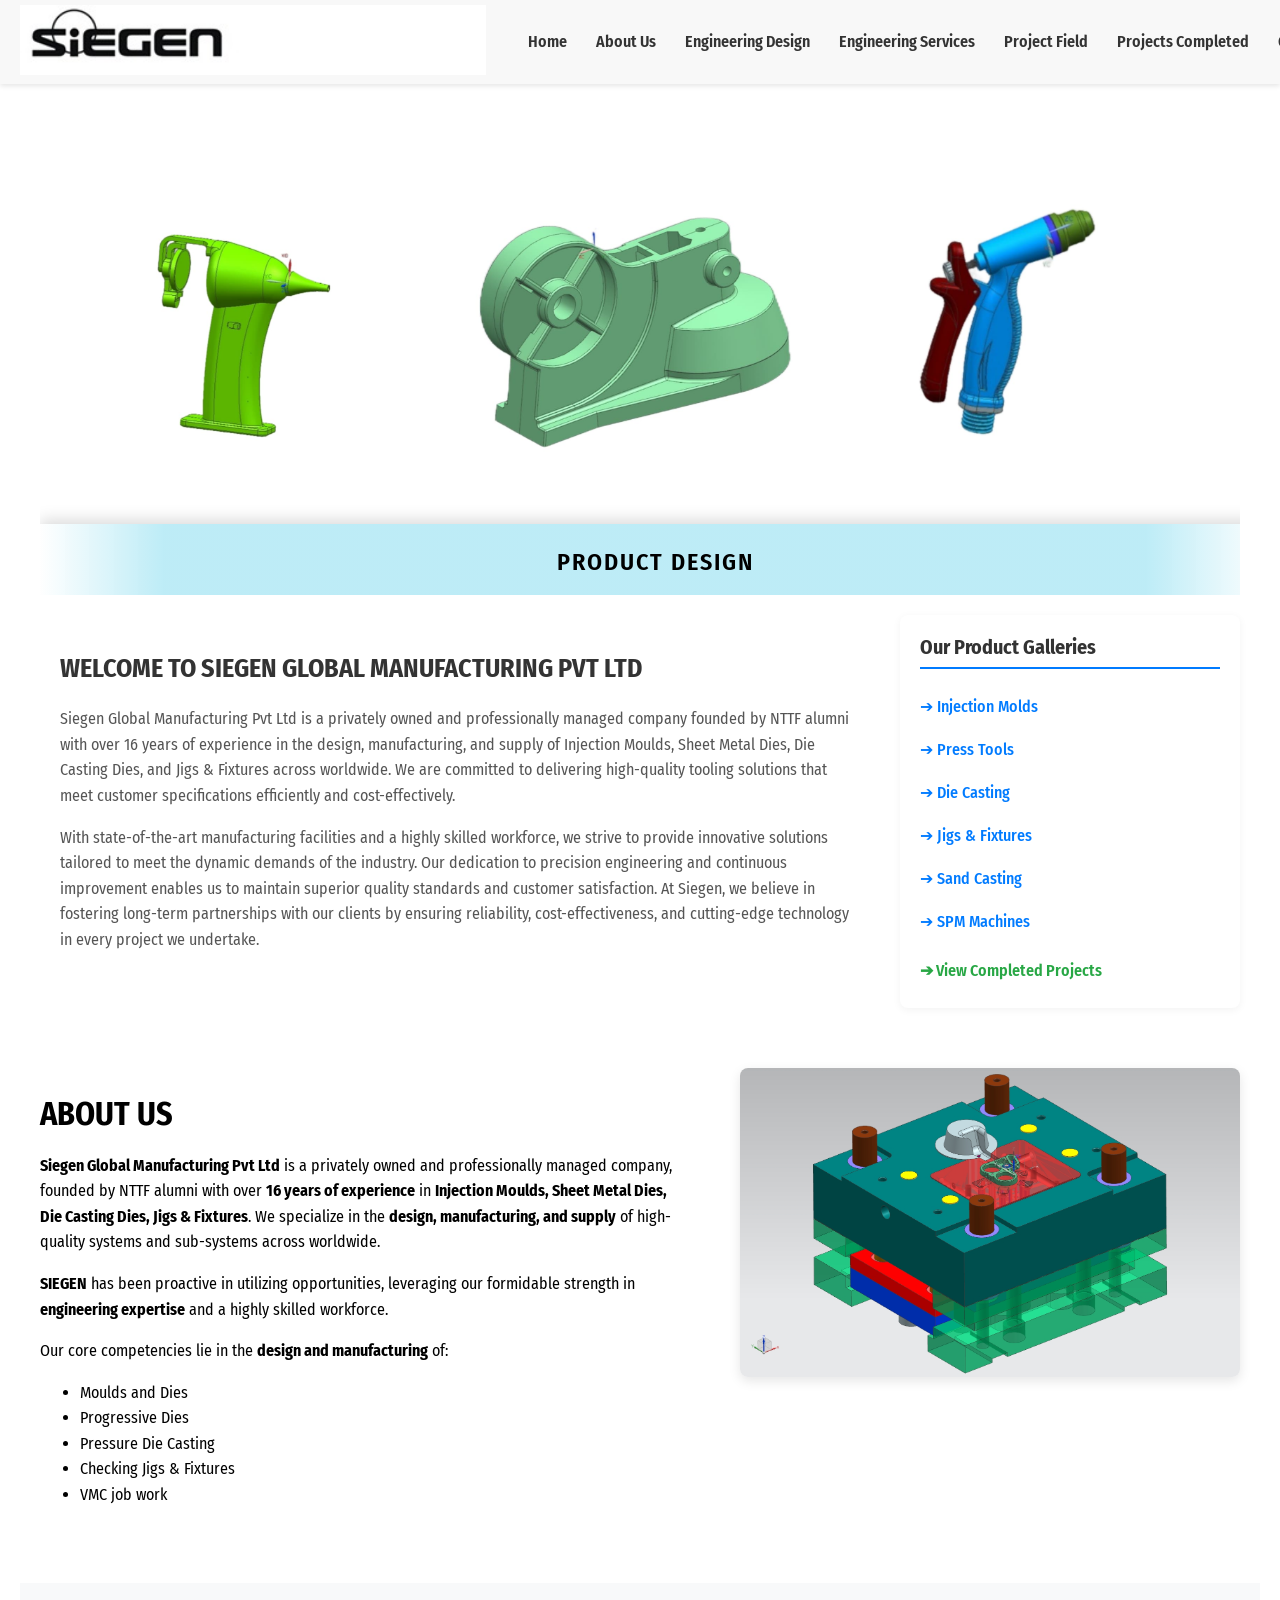
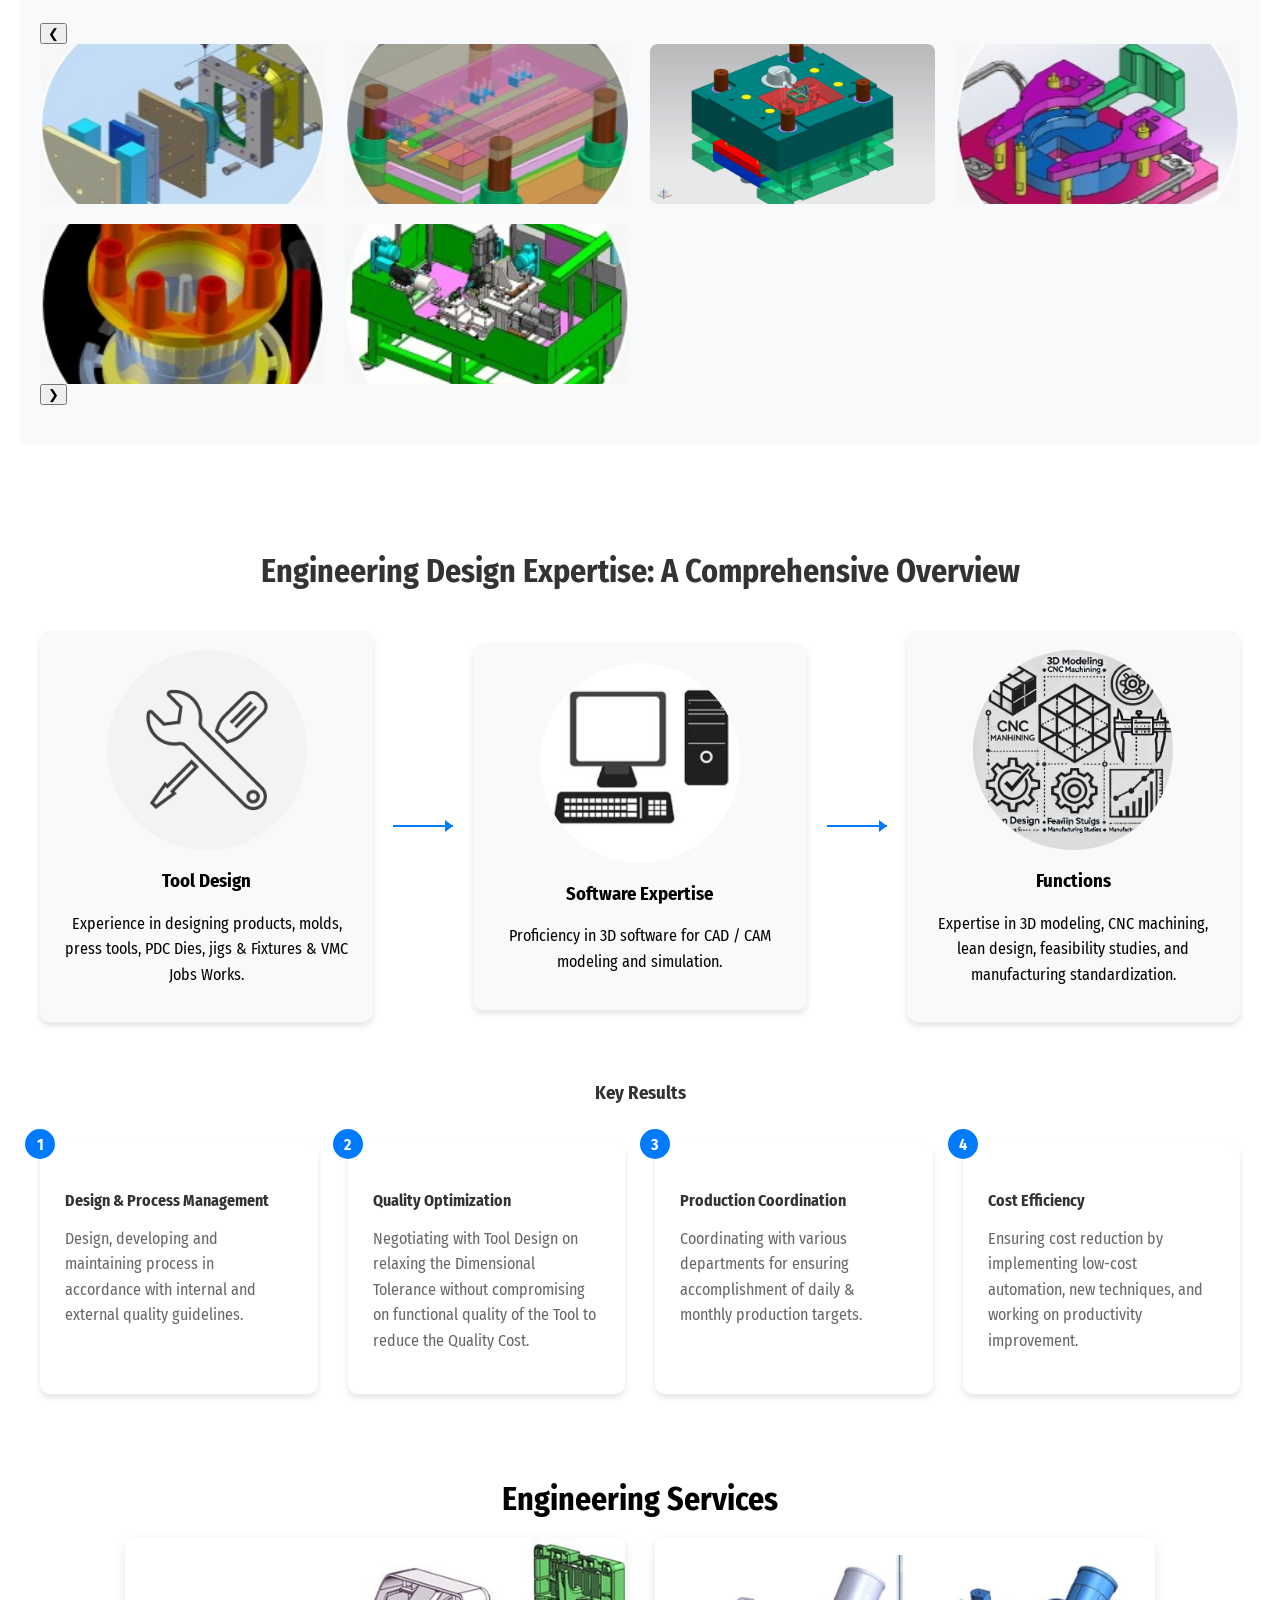
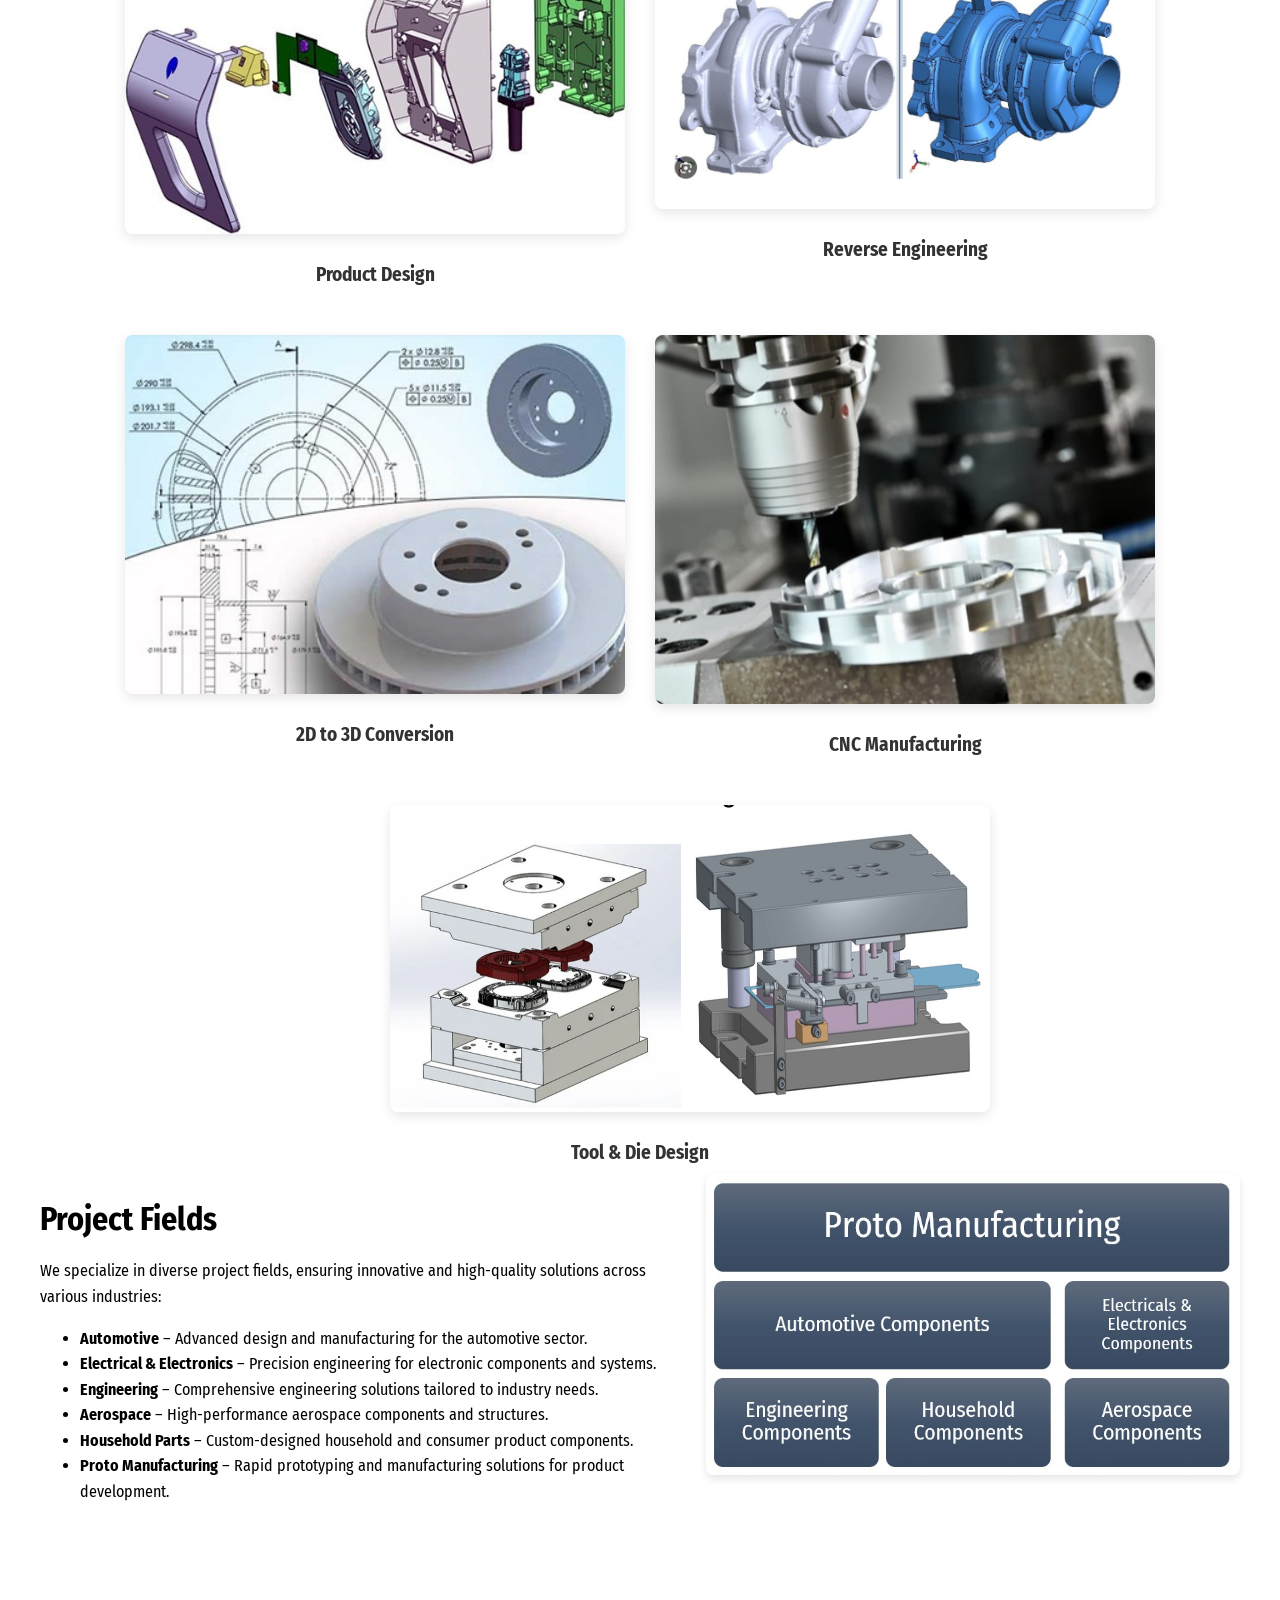
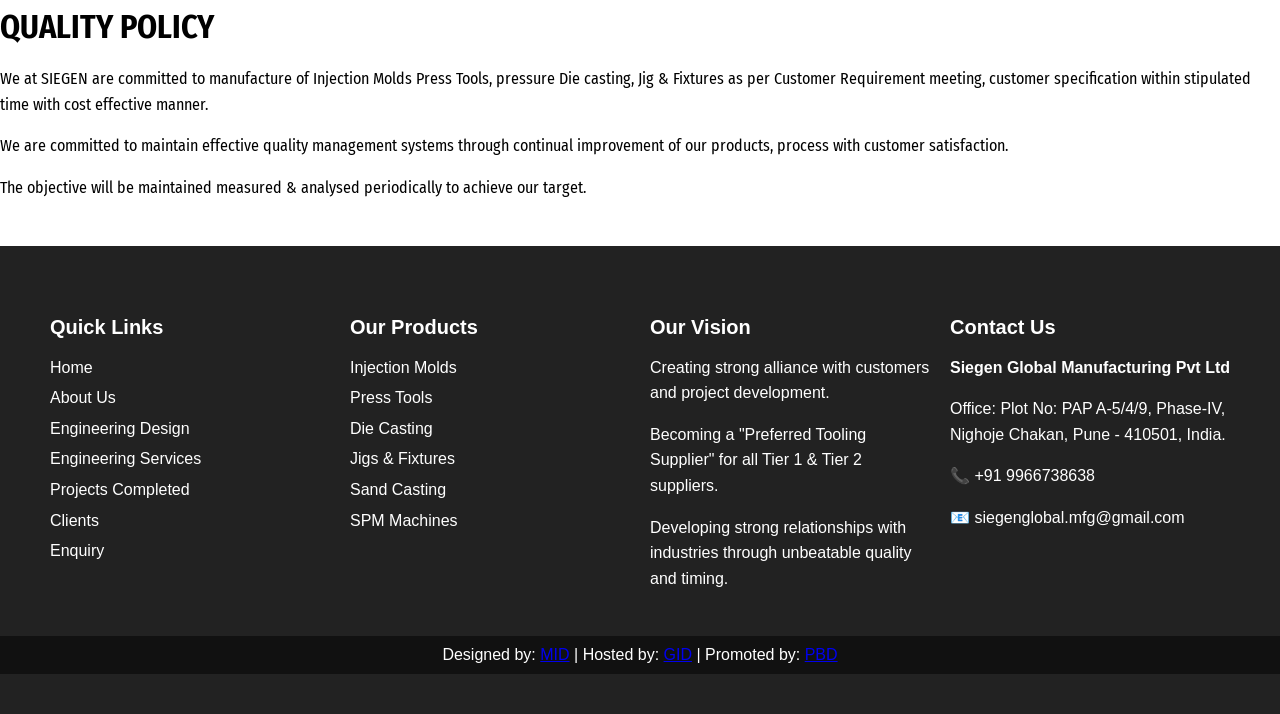
==== index.html @ 93d1257c "Refactor project structure: organize assets into subdirectories, rename images descriptively, and in" ====
<!DOCTYPE html>
<html lang="en">
<head>
    <meta charset="UTF-8">
    <meta name="viewport" content="width=device-width, initial-scale=1.0">
    <title>Siegen Global Manufacturing Pvt Ltd | Precision Engineering & Tooling Solutions</title>
    <meta name="description" content="Siegen Global Manufacturing Pvt Ltd specializes in the design, manufacturing, and supply of Injection Moulds, Sheet Metal Dies, Die Casting Dies, and Jigs & Fixtures in Pune, India.">
    <meta name="keywords" content="Siegen Global Manufacturing, Injection Moulds, Sheet Metal Dies, Press Tools, Die Casting Dies, Jigs and Fixtures, CNC Machining, Tool and Die Design, Pune, India">
    <meta name="author" content="Siegen Global Manufacturing Pvt Ltd">
    <link rel="stylesheet" href="assets/css/styles.css">
    <script defer src="assets/js/script.js"></script>
</head>
<body>
    <header>
        <div class="logo">
            <a href="#home"><img src="assets/images/logo/logo.jpeg" alt="Siegen Global Manufacturing Logo"></a>
        </div>
        <button class="mobile-menu-btn" aria-label="Toggle navigation">☰</button>
        <nav>
            <ul>
                <li><a href="#home">Home</a></li>
                <li><a href="#about">About Us</a></li>
                <li><a href="#engineering-design">Engineering Design</a></li>
                <li><a href="#engineering-services">Engineering Services</a></li>
                <li><a href="#project-field">Project Field</a></li>
                <li><a href="projects.html">Projects Completed</a></li>
                <li><a href="#clients">Clients</a></li>
                <li><a href="#enquiry">Enquiry</a></li>
            </ul>
        </nav>
    </header>

    <section id="home" class="slideshow-container">
        <div class="slide fade">
            <img src="assets/images/slideshow/slide-1-product-design.jpeg" alt="Precision Product Design">
            <div class="slide-text">Product Design</div>
        </div>
        <div class="slide fade">
            <img src="assets/images/slideshow/slide-2-injection-molds.jpeg" alt="High Quality Injection Moulds">
            <div class="slide-text">Injection Moulds</div>
        </div>
        <div class="slide fade">
            <img src="assets/images/slideshow/slide-3-press-tools.jpeg" alt="Custom Press Tools Manufacturing">
            <div class="slide-text">Press Tools</div>
        </div>
        <div class="slide fade">
            <img src="assets/images/slideshow/slide-4-press-tools.jpeg" alt="Sheet Metal Dies and Press Tools">
            <div class="slide-text">Press Tools</div>
        </div>
        <div class="slide fade">
            <img src="assets/images/slideshow/slide-5-press-tools.jpeg" alt="Industrial Press Tooling">
            <div class="slide-text">Press Tools</div>
        </div>
        <div class="slide fade">
            <img src="assets/images/slideshow/slide-6-die-casting.jpeg" alt="Pressure Die Casting Dies">
            <div class="slide-text">Die Casting Dies</div>
        </div>
        <div class="slide fade">
            <img src="assets/images/slideshow/slide-7-jigs-fixtures.jpeg" alt="Precision Jigs and Fixtures">
            <div class="slide-text">Jigs & Fixtures</div>
        </div>
        <div class="slide fade">
            <img src="assets/images/slideshow/slide-8-machined-components.jpeg" alt="Precision Machined Components">
            <div class="slide-text">Machined Components</div>
        </div>
    </section>

    <div class="container" style="display: flex; justify-content: space-around; align-items: flex-start; padding: 20px; max-width: 1200px; margin: 0 auto; flex-wrap: wrap;">
        <div class="content" style="flex: 1 1 500px; padding: 20px;">
            <h1 style="color: #333; font-size: 26px; line-height: 1.3;">WELCOME TO SIEGEN GLOBAL MANUFACTURING PVT LTD</h1>
            <p style="color: #555; font-size: 16px; line-height: 1.6;">
                Siegen Global Manufacturing Pvt Ltd is a privately owned and professionally managed company 
                founded by NTTF alumni with over 16 years of experience in the design, manufacturing, and 
                supply of Injection Moulds, Sheet Metal Dies, Die Casting Dies, and Jigs & Fixtures across worldwide. 
                We are committed to delivering high-quality tooling solutions that meet customer specifications 
                efficiently and cost-effectively.
            </p>
            <p style="color: #555; font-size: 16px; line-height: 1.6;">
                With state-of-the-art manufacturing facilities and a highly skilled workforce, we strive to provide 
                innovative solutions tailored to meet the dynamic demands of the industry. Our dedication to 
                precision engineering and continuous improvement enables us to maintain superior quality 
                standards and customer satisfaction. At Siegen, we believe in fostering long-term partnerships 
                with our clients by ensuring reliability, cost-effectiveness, and cutting-edge technology in every 
                project we undertake.
            </p>
        </div>
        <div class="projects" style="flex: 0 1 300px; padding: 20px; background: #fff; border-radius: 8px; box-shadow: 0 2px 8px rgba(0,0,0,0.05);">
            <h2 style="color: #333; font-size: 20px; border-bottom: 2px solid #007bff; padding-bottom: 8px; margin-top: 0;">Our Product Galleries</h2>
            <div style="display: flex; flex-direction: column; gap: 8px;">
                <a href="injection-molds.html" style="color: #007bff; text-decoration: none; font-size: 16px; font-weight: 500;">➔ Injection Molds</a>
                <a href="press-tools.html" style="color: #007bff; text-decoration: none; font-size: 16px; font-weight: 500;">➔ Press Tools</a>
                <a href="die-casting.html" style="color: #007bff; text-decoration: none; font-size: 16px; font-weight: 500;">➔ Die Casting</a>
                <a href="jigs-and-fixtures.html" style="color: #007bff; text-decoration: none; font-size: 16px; font-weight: 500;">➔ Jigs & Fixtures</a>
                <a href="sand-casting.html" style="color: #007bff; text-decoration: none; font-size: 16px; font-weight: 500;">➔ Sand Casting</a>
                <a href="spm-machines.html" style="color: #007bff; text-decoration: none; font-size: 16px; font-weight: 500;">➔ SPM Machines</a>
                <a href="projects.html" style="color: #28a745; text-decoration: none; font-size: 16px; font-weight: 600; margin-top: 6px;">➔ View Completed Projects</a>
            </div>
        </div>
    </div>

    <section id="about" class="about-container">
        <div class="about-text">
            <h2>ABOUT US</h2>
            <p>
                <strong>Siegen Global Manufacturing Pvt Ltd</strong> is a privately owned and professionally managed company, founded by NTTF alumni with over <strong>16 years of experience</strong> in 
                <strong>Injection Moulds, Sheet Metal Dies, Die Casting Dies, Jigs & Fixtures</strong>. 
                We specialize in the <strong>design, manufacturing, and supply</strong> of high-quality systems and sub-systems across worldwide.
            </p>
            <p>
                <strong>SIEGEN</strong> has been proactive in utilizing opportunities, leveraging our formidable strength in <strong>engineering expertise</strong> and a highly skilled workforce. 
            </p>
            <p>
                Our core competencies lie in the <strong>design and manufacturing</strong> of:
            </p>
            <ul>
                <li>Moulds and Dies</li>
                <li>Progressive Dies</li>
                <li>Pressure Die Casting</li>
                <li>Checking Jigs & Fixtures</li>
                <li>VMC job work</li>
            </ul>
        </div>
        <div class="about-image">
            <img src="assets/images/about/about-siegen.jpeg" alt="About Siegen Global Manufacturing">
        </div>
    </section>
    
    <div class="services-container">
        <div class="services-slider">
            <button class="slide-btn left" onclick="slideLeft()" aria-label="Slide left">&#10094;</button>
            <div class="services-wrapper">
                <div class="services">
                    <a href="injection-molds.html" class="service-item">
                        <img src="assets/images/services/thumb-injection-molds.jpeg" alt="Injection Molds Solutions">
                        <div class="overlay">Injection Molds</div>
                    </a>
                    <a href="press-tools.html" class="service-item">
                        <img src="assets/images/services/thumb-press-tools.jpeg" alt="Press Tools Manufacturing">
                        <div class="overlay">Press Tools</div>
                    </a>
                    <a href="die-casting.html" class="service-item">
                        <img src="assets/images/services/thumb-die-casting.jpeg" alt="Die Casting Dies">
                        <div class="overlay">Die Casting</div>
                    </a>
                    <a href="jigs-and-fixtures.html" class="service-item">
                        <img src="assets/images/services/thumb-jigs-fixtures.jpeg" alt="Jigs and Fixtures Tooling">
                        <div class="overlay">Jigs & Fixtures</div>
                    </a>
                    <a href="sand-casting.html" class="service-item">
                        <img src="assets/images/services/thumb-sand-casting.jpeg" alt="Sand Casting Products">
                        <div class="overlay">Sand Casting</div>
                    </a>
                    <a href="spm-machines.html" class="service-item">
                        <img src="assets/images/services/thumb-spm-machines.jpeg" alt="SPM Machines and Automation">
                        <div class="overlay">SPM Machines</div>
                    </a>
                </div>
            </div>
            <button class="slide-btn right" onclick="slideRight()" aria-label="Slide right">&#10095;</button>
        </div>
    </div>

    <section id="engineering-design" class="engineering-design-container">
        <h2>Engineering Design Expertise: A Comprehensive Overview</h2>
        <div class="design-workflow">
            <div class="workflow-item" id="tool-design">
                <div class="workflow-icon">
                    <img src="assets/images/icons/tool-design-icon.jpg" alt="Tool Design Expertise">
                </div>
                <h3>Tool Design</h3>
                <p>Experience in designing products, molds, press tools, PDC Dies, jigs & Fixtures & VMC Jobs Works.</p>
            </div>
            <div class="workflow-arrow"></div>
            <div class="workflow-item" id="software-expertise">
                <div class="workflow-icon">
                    <img src="assets/images/icons/software-icon.jpeg" alt="CAD/CAM Software Expertise">
                </div>
                <h3>Software Expertise</h3>
                <p>Proficiency in 3D software for CAD / CAM modeling and simulation.</p>
            </div>
            <div class="workflow-arrow"></div>
            <div class="workflow-item" id="functions">
                <div class="workflow-icon">
                    <img src="assets/images/icons/functions-icon.webp" alt="Engineering Functions">
                </div>
                <h3>Functions</h3>
                <p>Expertise in 3D modeling, CNC machining, lean design, feasibility studies, and manufacturing standardization.</p>
            </div>
        </div>

        <div class="key-results">
            <h3>Key Results</h3>
            <div class="key-results-grid">
                <div class="key-result-item" data-number="1">
                    <h4>Design & Process Management</h4>
                    <p>Design, developing and maintaining process in accordance with internal and external quality guidelines.</p>
                </div>
                <div class="key-result-item" data-number="2">
                    <h4>Quality Optimization</h4>
                    <p>Negotiating with Tool Design on relaxing the Dimensional Tolerance without compromising on functional quality of the Tool to reduce the Quality Cost.</p>
                </div>
                <div class="key-result-item" data-number="3">
                    <h4>Production Coordination</h4>
                    <p>Coordinating with various departments for ensuring accomplishment of daily & monthly production targets.</p>
                </div>
                <div class="key-result-item" data-number="4">
                    <h4>Cost Efficiency</h4>
                    <p>Ensuring cost reduction by implementing low-cost automation, new techniques, and working on productivity improvement.</p>
                </div>
            </div>
        </div>
    </section>

    <section id="engineering-services" class="engineering-service-container">
        <h2>Engineering Services</h2>
        <div class="service-row">
            <div class="service-item-container">
                <img src="assets/images/services/product-design.jpeg" alt="Product Design Services">
                <h3>Product Design</h3>
            </div>
            <div class="service-item-container">
                <img src="assets/images/services/reverse-engineering.jpeg" alt="Reverse Engineering Services">
                <h3>Reverse Engineering</h3>
            </div>
        </div>
        <div class="service-row">
            <div class="service-item-container">
                <img src="assets/images/services/2d-3d-conversion.jpeg" alt="2D to 3D CAD Conversion">
                <h3>2D to 3D Conversion</h3>
            </div>
            <div class="service-item-container">
                <img src="assets/images/services/cnc-manufacturing.jpeg" alt="CNC Manufacturing & VMC Job Work">
                <h3>CNC Manufacturing</h3>
            </div>
        </div>
        <div class="service-row center">
            <div class="service-item-container">
                <img src="assets/images/services/tool-die-design.jpeg" alt="Tool and Die Design" style="width: 120%; height: 100%;">
                <h3>Tool & Die Design</h3>
            </div>
        </div>
    </section>

    <section id="project-field" class="project-fields-container" style="display: flex; align-items: flex-start; gap: 2rem; padding: 2rem; max-width: 1200px; margin: 0 auto; flex-wrap: wrap;">
        <div class="quality-policy-container" style="flex: 1 1 500px;">
            <h2>Project Fields</h2>
            <p>We specialize in diverse project fields, ensuring innovative and high-quality solutions across various industries:</p>
            <ul>
                <li><strong>Automotive</strong> – Advanced design and manufacturing for the automotive sector.</li>
                <li><strong>Electrical & Electronics</strong> – Precision engineering for electronic components and systems.</li>
                <li><strong>Engineering</strong> – Comprehensive engineering solutions tailored to industry needs.</li>
                <li><strong>Aerospace</strong> – High-performance aerospace components and structures.</li>
                <li><strong>Household Parts</strong> – Custom-designed household and consumer product components.</li>
                <li><strong>Proto Manufacturing</strong> – Rapid prototyping and manufacturing solutions for product development.</li>
            </ul>
        </div>
        <div class="project-fields-image" style="flex: 1 1 400px;">
            <img src="assets/images/services/project-fields.jpeg" alt="Industrial Project Fields" style="width: 100%; height: auto; border-radius: 8px; box-shadow: 0 4px 8px rgba(0,0,0,0.1);">
        </div>
    </section>

    <section class="quality-policy-container">
        <h2>QUALITY POLICY</h2>
        <p>We at SIEGEN are committed to manufacture of Injection Molds Press Tools, pressure Die casting, Jig & Fixtures as per Customer Requirement meeting, customer specification within stipulated time with cost effective manner.</p>
        <p>We are committed to maintain effective quality management systems through continual improvement of our products, process with customer satisfaction.</p>
        <p>The objective will be maintained measured & analysed periodically to achieve our target.</p>
    </section>
         
    <footer>
        <div class="footer-container">
            <div>
                <h3>Quick Links</h3>
                <ul>
                    <li><a href="#home">Home</a></li>
                    <li><a href="#about">About Us</a></li>
                    <li><a href="#engineering-design">Engineering Design</a></li>
                    <li><a href="#engineering-services">Engineering Services</a></li>
                    <li><a href="projects.html">Projects Completed</a></li>
                    <li><a href="#clients">Clients</a></li>
                    <li><a href="#enquiry">Enquiry</a></li>
                </ul>
            </div>
            <div>
                <h3>Our Products</h3>
                <ul>
                    <li><a href="injection-molds.html">Injection Molds</a></li>
                    <li><a href="press-tools.html">Press Tools</a></li>
                    <li><a href="die-casting.html">Die Casting</a></li>
                    <li><a href="jigs-and-fixtures.html">Jigs & Fixtures</a></li>
                    <li><a href="sand-casting.html">Sand Casting</a></li>
                    <li><a href="spm-machines.html">SPM Machines</a></li>
                </ul>
            </div>
            <div>
                <h3>Our Vision</h3>
                <p>Creating strong alliance with customers and project development.</p>
                <p>Becoming a "Preferred Tooling Supplier" for all Tier 1 & Tier 2 suppliers.</p>
                <p>Developing strong relationships with industries through unbeatable quality and timing.</p>
            </div>
            <div>
                <h3>Contact Us</h3>
                <p><strong>Siegen Global Manufacturing Pvt Ltd</strong></p>
                <p>Office: Plot No: PAP A-5/4/9, Phase-IV, Nighoje Chakan, Pune - 410501, India.</p>
                <p>📞 +91 9966738638</p>
                <p>📧 siegenglobal.mfg@gmail.com</p>
            </div>
        </div>
        <div class="footer-bottom">
            Designed by: <a href="#">MID</a> | Hosted by: <a href="#">GID</a> | Promoted by: <a href="#">PBD</a>
        </div>
    </footer>
</body>
</html>
---- assets/css/styles.css ----
@import url('https://fonts.googleapis.com/css2?family=Fira+Sans+Condensed:wght@300;400;500;600;700&display=swap');

body {
    font-family: 'Fira Sans Condensed', Arial, sans-serif;
    margin: 0;
    padding: 0;
}

header {
    display: flex;
    align-items: center;
    justify-content: flex-start;
    background-color: #f8f8f8;
    padding: 5px 20px;
    position: fixed;
    width: 100%;
    top: 0;
    box-shadow: 0 2px 5px rgba(0,0,0,0.1);
    z-index: 1000;
    box-sizing: border-box;
}

.logo {
    flex: 0 0 auto;
    margin-right: 30px;
}

.logo img {
    height: 70px;
    width: auto;
}

nav {
    flex: 1;
}

nav ul {
    list-style: none;
    padding: 0;
    margin: 0;
    display: flex;
    align-items: center;
    gap: 5px;
}

nav ul li {
    margin: 0;
    position: relative;
    white-space: nowrap;
}

nav ul li a {
    text-decoration: none;
    color: #333;
    font-weight: 600;
    padding: 8px 12px;
    border-radius: 4px;
    transition: all 0.3s ease;
    display: block;
}

nav ul li a:hover {
    background-color: #007bff;
    color: white;
}



@keyframes fadeIn {
    from { opacity: 0; transform: translateY(-10px); }
    to { opacity: 1; transform: translateY(0); }
}

/* Slideshow */
.slideshow-container {
    width: 100%;
    height: 50vh;
    margin-top: 85px;
    margin-bottom: 0;
    position: relative;
    overflow: hidden;
    max-width: 1200px;
    margin-left: auto;
    margin-right: auto;
}

.slide {
    width: 100%;
    height: 100%;
    position: relative;
    display: flex;
    flex-direction: column;
    align-items: center;
}

.slide img {
    width: 100%;
    height: 90%;
    object-fit: cover;
    object-position: center;
}

.slide-text {
    position: relative;
    bottom: 0;
    width: 100%;
    background: linear-gradient(90deg, transparent 0%, rgba(255, 255, 255, 0.2) 10%, rgba(255, 255, 255, 0.2) 90%, transparent 100%);
    color: #b9ebca;
    text-align: center;
    padding: 15px;
    font-size: 1.2em;
    font-weight: 600;
    height: 10%;
    display: flex;
    align-items: center;
    justify-content: center;
    text-transform: uppercase;
    letter-spacing: 2px;
    backdrop-filter: blur(5px);
    box-shadow: 0 -4px 15px rgba(0,0,0,0.15);
    transition: all 0.5s ease;
    animation: floatText 2s ease-in-out infinite;
}

@keyframes floatText {
    0% { transform: translateY(0); }
    50% { transform: translateY(-5px); }
    100% { transform: translateY(0); }
}

.slide.active .slide-text {
    opacity: 1;
    transform: translateY(0);
    font-size: 1.5em;
    background: linear-gradient(90deg, transparent 0%, rgba(124, 217, 238, 0.5) 10%, rgba(124, 217, 238, 0.5) 90%, transparent 100%);
    color: rgb(0, 0, 0);
}


/* Common section spacing */
section {
    padding: 30px 0;
    margin: 0;
}

.container {
    display: flex;
    flex-wrap: wrap;
    justify-content: space-between;
    max-width: 1200px;
    margin: 0 auto;
    padding: 20px;
    gap: 30px;
}

.content {
    flex: 1;
    min-width: 280px;
    flex-basis: calc(60% - 15px);
}

.projects {
    flex: 1;
    min-width: 280px;
    flex-basis: calc(40% - 15px);
}

.content h1 {
    font-size: clamp(24px, 4vw, 32px);
    color: #333;
    margin-bottom: 20px;
}

.content p {
    font-size: clamp(14px, 2vw, 16px);
    line-height: 1.6;
    color: #555;
    margin-bottom: 15px;
}

.projects h2 {
    font-size: clamp(20px, 3vw, 24px);
    color: #333;
    margin-bottom: 20px;
}

.projects a {
    display: block;
    color: #007bff;
    text-decoration: none;
    font-size: clamp(14px, 2vw, 16px);
    padding: 8px 0;
    transition: color 0.3s ease;
}

.projects a:hover {
    color: #0056b3;
}

/* About Section */
.about-container {
    display: flex;
    justify-content: space-between;
    align-items: flex-start;
    padding: 40px;
    gap: 40px;
    max-width: 1200px;
    margin: 0 auto;
}

.about-text {
    flex: 1;
    padding-right: 20px;
}

.about-image {
    flex: 1;
    max-width: 500px;
}

.about-image img {
    width: 100%;
    height: auto;
    border-radius: 8px;
    box-shadow: 0 4px 8px rgba(0, 0, 0, 0.1);
}

@media (max-width: 768px) {
    .about-container {
        flex-direction: column;
        padding: 20px;
    }
    
    .about-text {
        padding-right: 0;
    }
    
    .about-image {
        width: 100%;
        margin-top: 20px;
    }
}

.about-text {
    flex: 1;
    min-width: 280px;
    flex-basis: calc(50% - 15px);
}

.about-image {
    flex: 1;
    min-width: 280px;
    flex-basis: calc(50% - 15px);
    height: 100%;
}

.about-image img {
    width: 100%;
    height: 100%;
    object-fit: cover;
    border-radius: 8px;
    box-shadow: 0 4px 12px rgba(0,0,0,0.1);
    max-height: 500px;
}

/* Services Section */
.services-container {
    max-width: 1200px;
    margin: 20px auto;
    padding: 0 20px;
}

.services {
    display: grid;
    grid-template-columns: repeat(auto-fit, minmax(280px, 1fr));
    gap: 20px;
    padding: 0;
}

.service-item {
    aspect-ratio: 16/9;
    width: 100%;
    height: auto;
}

.service-item img {
    width: 100%;
    height: 100%;
    object-fit: cover;
}

/* Software and Engineering Services Sections */
.software-service-container,
.engineering-service-container {
    max-width: 1200px;
    margin: 20px auto;
    padding: 0 20px;
    text-align: center;
}

.service-row {
    display: flex;
    justify-content: center;
    gap: 30px;
    margin-bottom: 30px;
}

.service-row.center {
    justify-content: center;
}

.service-item-container {
    flex: 1;
    max-width: 500px;
    text-align: center;
}

.service-item-container img {
    width: 100%;
    height: auto;
    border-radius: 8px;
    box-shadow: 0 4px 12px rgba(0,0,0,0.1);
    margin-bottom: 15px;
    transition: transform 0.3s ease, box-shadow 0.3s ease;
}

.service-item-container img:hover {
    transform: scale(1.05);
    box-shadow: 0 8px 24px rgba(0,0,0,0.15);
}

.service-item-container h3 {
    color: #333;
    margin-top: 10px;
    font-size: 1.2em;
}

@media (max-width: 768px) {
    .service-row {
        flex-direction: column;
        align-items: center;
    }
    
    .service-item-container {
        width: 100%;
        margin-bottom: 20px;
    }
}

.software-service-text,
.engineering-service-text {
    flex: 1;
    min-width: 280px;
    flex-basis: calc(50% - 15px);
}

.software-service-image,
.engineering-service-image {
    flex: 1;
    min-width: 280px;
    flex-basis: calc(50% - 15px);
    height: 100%;
}

.software-service-image img,
.engineering-service-image img {
    width: 100%;
    height: 100%;
    object-fit: cover;
    border-radius: 8px;
    box-shadow: 0 4px 12px rgba(0,0,0,0.1);
    max-height: 500px;
}

/* Fix for MCAD Design Services hover effects */
.services-container {
    padding: 40px 20px;
    background: #f8f9fa;
}

.service-item {
    position: relative;
    display: block;
    overflow: hidden;
    border-radius: 8px;
    transition: transform 0.3s ease;
}

.service-item img {
    width: 100%;
    height: 100%;
    object-fit: cover;
    transition: transform 0.3s ease;
}

.service-item .overlay {
    position: absolute;
    bottom: 0;
    left: 0;
    right: 0;
    background: rgba(0, 0, 0, 0.7);
    color: white;
    padding: 15px;
    transform: translateY(100%);
    transition: transform 0.3s ease;
    text-align: center;
}

.service-item:hover {
    transform: translateY(-5px);
}

.service-item:hover .overlay {
    transform: translateY(0);
}

.service-item:hover img {
    transform: scale(1.1);
}

/* Engineering Design Expertise Styles */
.engineering-design-container {
    padding: 60px 20px;
    background: #fff;
    max-width: 1200px;
    margin: 0 auto;
}

.engineering-design-container h2 {
    text-align: center;
    margin-bottom: 40px;
    color: #333;
    font-size: 2em;
}

.design-workflow {
    display: flex;
    justify-content: space-between;
    align-items: center;
    margin-bottom: 60px;
    gap: 20px;
}

.workflow-item {
    flex: 1;
    text-align: center;
    padding: 20px;
    background: #f8f9fa;
    border-radius: 10px;
    box-shadow: 0 4px 6px rgba(0, 0, 0, 0.1);
    opacity: 0;
    transform: translateY(20px);
    animation: fadeInUp 0.6s ease forwards;
}

.workflow-icon {
    width: 200px;
    height: 200px;
    border-radius: 50%;
    overflow: hidden;
    margin: 0 auto 20px;
    position: relative;
}

.workflow-icon img {
    width: 100%;
    height: 100%;
    object-fit: cover;
    object-position: center;
}

.workflow-arrow {
    width: 60px;
    height: 2px;
    background: #007bff;
    position: relative;
    flex-shrink: 0;
}

.workflow-arrow::after {
    content: '';
    position: absolute;
    right: 0;
    top: 50%;
    transform: translateY(-50%);
    width: 0;
    height: 0;
    border-left: 8px solid #007bff;
    border-top: 6px solid transparent;
    border-bottom: 6px solid transparent;
}

.workflow-item:nth-child(1) { animation-delay: 0.2s; }
.workflow-item:nth-child(3) { animation-delay: 0.4s; }
.workflow-item:nth-child(5) { animation-delay: 0.6s; }

@keyframes fadeInUp {
    from {
        opacity: 0;
        transform: translateY(20px);
    }
    to {
        opacity: 1;
        transform: translateY(0);
    }
}

/* Key Results Styles */
.key-results {
    margin-top: 60px;
}

.key-results h3 {
    text-align: center;
    margin-bottom: 40px;
    color: #333;
}

.key-results-grid {
    display: grid;
    grid-template-columns: repeat(auto-fit, minmax(250px, 1fr));
    gap: 30px;
}

.key-result-item {
    background: #fff;
    padding: 25px;
    border-radius: 10px;
    box-shadow: 0 4px 6px rgba(0, 0, 0, 0.1);
    position: relative;
    transition: transform 0.3s ease;
}

.key-result-item::before {
    content: attr(data-number);
    position: absolute;
    top: -15px;
    left: -15px;
    width: 30px;
    height: 30px;
    background: #007bff;
    color: white;
    border-radius: 50%;
    display: flex;
    align-items: center;
    justify-content: center;
    font-weight: bold;
}

.key-result-item:hover {
    transform: translateY(-5px);
}

.key-result-item h4 {
    color: #333;
    margin-bottom: 15px;
}

.key-result-item p {
    color: #666;
    line-height: 1.6;
}

/* Responsive Design */
@media (max-width: 768px) {
    .design-workflow {
        flex-direction: column;
    }
    
    .workflow-arrow {
        width: 2px;
        height: 40px;
    }
    
    .workflow-arrow::after {
        right: 50%;
        top: auto;
        bottom: 0;
        transform: translateX(50%) rotate(90deg);
    }
    
    .key-results-grid {
        grid-template-columns: 1fr;
    }
}

/* Text styles */
h2 {
    font-size: clamp(24px, 4vw, 32px);
    margin-bottom: 20px;
}

p, ul {
    font-size: clamp(14px, 2vw, 16px);
    line-height: 1.6;
    margin-bottom: 15px;
}

/* Responsive Design */
@media screen and (max-width: 768px) {
    section {
        padding: 20px 0;
    }

    .about-container,
    .software-service-container,
    .engineering-service-container {
        gap: 20px;
    }

    .about-text,
    .about-image,
    .software-service-text,
    .software-service-image,
    .engineering-service-text,
    .engineering-service-image {
        flex-basis: 100%;
        min-width: 100%;
        padding: 0;
    }

    .about-image img,
    .software-service-image img,
    .engineering-service-image img {
        max-height: 300px;
    }

    .services {
        grid-template-columns: repeat(auto-fit, minmax(250px, 1fr));
    }

    .service-item {
        aspect-ratio: 16/10;
    }

    .container {
        gap: 20px;
    }

    .content,
    .projects {
        flex-basis: 100%;
        min-width: 100%;
    }
}

@media screen and (max-width: 480px) {
    section {
        padding: 15px 0;
    }

    .about-container,
    .software-service-container,
    .engineering-service-container {
        padding: 0 15px;
        gap: 15px;
    }

    .about-image img,
    .software-service-image img,
    .engineering-service-image img {
        max-height: 250px;
    }

    .services {
        grid-template-columns: 1fr;
    }

    .service-item {
        aspect-ratio: 16/9;
    }
}

/* Mobile Menu Button */
.mobile-menu-btn {
    display: none;
    background: none;
    border: none;
    font-size: 24px;
    cursor: pointer;
    padding: 10px;
}

/* Media Queries for Responsive Design */
@media screen and (max-width: 768px) {
    header {
        padding: 5px 10px;
    }

    .logo img {
        height: 50px;
    }

    .mobile-menu-btn {
        display: block;
    }

    nav ul {
        display: none;
        position: absolute;
        top: 80px;
        left: 0;
        width: 100%;
        background: #f8f8f8;
        flex-direction: column;
        padding: 20px 0;
        box-shadow: 0 2px 5px rgba(0,0,0,0.1);
    }

    nav ul.show {
        display: flex;
    }

    nav ul li {
        width: 100%;
        text-align: center;
    }

    .dropdown-menu {
        position: static;
        box-shadow: none;
        width: 100%;
        background: #f0f0f0;
    }

    .container {
        flex-direction: column;
        padding: 10px;
    }

    .content, .projects {
        max-width: 100%;
        padding: 10px;
    }

    .slideshow-container {
        margin-top: 80px;
    }

    .slide img {
        height: 200px;
    }

    .about-container,
    .software-service-container,
    .engineering-service-container {
        flex-direction: column;
        padding: 20px 10px;
    }

    .about-image,
    .software-service-image,
    .engineering-service-image {
        max-width: 100%;
        margin-right: 0;
        margin-bottom: 20px;
    }

    .footer-container {
        flex-direction: column;
        text-align: center;
    }

    .footer-container > div {
        margin-bottom: 20px;
    }
}

/* Additional responsive adjustments for very small screens */
@media screen and (max-width: 480px) {
    body {
        font-size: 14px;
    }

    h1 {
        font-size: 20px !important;
    }

    h2 {
        font-size: 18px !important;
    }

    .logo img {
        height: 40px;
    }
}

footer {
    background-color: #222;
    color: white;
    padding: 40px 0;
    font-family: Arial, sans-serif;
}

footer .footer-container {
    display: flex;
    justify-content: space-around;
    flex-wrap: wrap;
    max-width: 1200px;
    margin: auto;
}

footer .footer-container > div {
    flex: 1;
    min-width: 250px; /* Ensure each section has a minimum width */
    margin: 10px;
}

footer h3 {
    margin-bottom: 10px;
    font-size: 20px;
}

footer ul {
    list-style: none;
    padding: 0;
}

footer ul li {
    margin-bottom: 5px;
}

footer ul li a {
    color: white;
    text-decoration: none;
}

footer .footer-bottom {
    text-align: center;
    padding: 10px;
    background-color: #111;
    margin-top: 20px;
}

.footer-container {
    display: flex;
    justify-content: space-around;
    flex-wrap: wrap;
    max-width: 1200px;
    margin: auto;
}

.footer-container > div {
    flex: 1;
    min-width: 250px;
    margin: 10px;
}

.footer-bottom {
    text-align: center;
    padding: 10px;
    background-color: #111;
    margin-top: 20px;
}

.project-fields-container {
    max-width: 1200px;
    margin: 0 auto;
    padding: 40px 20px;
}

.project-fields-text {
    width: 100%;
    max-width: 1000px;
    margin: 0 auto;
}

.project-fields-text h2 {
    text-align: center;
    margin-bottom: 30px;
}

.project-fields-text ul {
    padding-left: 20px;
    margin: 0 auto;
    max-width: 800px;
}

.project-fields-text p {
    text-align: center;
    margin-bottom: 20px;
}

/* ===================================================
   Gallery & Subpages Styles
   =================================================== */
.gallery-page-header {
    margin-top: 90px;
    padding: 30px 20px 10px;
    text-align: center;
    background: #f8f9fa;
    border-bottom: 1px solid #e9ecef;
}

.gallery-page-header h1 {
    font-size: 2.2rem;
    color: #222;
    margin: 0 0 10px;
}

.gallery-page-header p {
    max-width: 800px;
    margin: 0 auto 15px;
    color: #555;
    font-size: 1.05rem;
    line-height: 1.6;
}

.gallery-nav-bar {
    display: flex;
    justify-content: center;
    flex-wrap: wrap;
    gap: 10px;
    margin: 15px 0 10px;
}

.gallery-nav-bar a {
    display: inline-block;
    padding: 7px 16px;
    background: #fff;
    border: 1px solid #ced4da;
    border-radius: 20px;
    color: #495057;
    text-decoration: none;
    font-size: 0.9rem;
    font-weight: 500;
    transition: all 0.2s ease;
}

.gallery-nav-bar a:hover,
.gallery-nav-bar a.active {
    background: #007bff;
    color: #fff;
    border-color: #007bff;
}

.gallery-section {
    max-width: 1200px;
    margin: 30px auto 60px;
    padding: 0 20px;
}

.gallery {
    display: grid;
    grid-template-columns: repeat(auto-fit, minmax(280px, 1fr));
    gap: 20px;
}

.gallery-card {
    background: #fff;
    border-radius: 8px;
    overflow: hidden;
    box-shadow: 0 4px 10px rgba(0, 0, 0, 0.08);
    transition: transform 0.3s ease, box-shadow 0.3s ease;
    cursor: pointer;
}

.gallery-card:hover {
    transform: translateY(-5px);
    box-shadow: 0 8px 20px rgba(0, 0, 0, 0.15);
}

.gallery-card img {
    width: 100%;
    height: 240px;
    object-fit: cover;
    display: block;
}

.gallery-card .caption {
    padding: 12px 15px;
    font-size: 0.95rem;
    color: #333;
    font-weight: 500;
    text-align: center;
    background: #fff;
}

/* Lightbox Styles */
.lightbox {
    position: fixed;
    top: 0;
    left: 0;
    width: 100%;
    height: 100%;
    background: rgba(0, 0, 0, 0.88);
    display: flex;
    align-items: center;
    justify-content: center;
    opacity: 0;
    visibility: hidden;
    transition: opacity 0.3s ease, visibility 0.3s ease;
    z-index: 2000;
}

.lightbox.show {
    opacity: 1;
    visibility: visible;
}

.lightbox-content {
    position: relative;
    max-width: 90vw;
    max-height: 85vh;
    display: flex;
    flex-direction: column;
    align-items: center;
}

.lightbox img {
    max-width: 90vw;
    max-height: 80vh;
    border-radius: 6px;
    box-shadow: 0 8px 30px rgba(0, 0, 0, 0.5);
    object-fit: contain;
}

.lightbox-caption {
    color: #fff;
    margin-top: 12px;
    font-size: 1.1rem;
    text-align: center;
}

.lightbox .close {
    position: absolute;
    top: 20px;
    right: 25px;
    font-size: 35px;
    color: #fff;
    cursor: pointer;
    background: none;
    border: none;
    z-index: 2010;
    line-height: 1;
    transition: transform 0.2s ease;
}

.lightbox .close:hover {
    transform: scale(1.2);
    color: #ff4757;
}

.lightbox .prev,
.lightbox .next {
    position: absolute;
    top: 50%;
    transform: translateY(-50%);
    background: rgba(255, 255, 255, 0.2);
    color: #fff;
    border: none;
    padding: 14px 18px;
    font-size: 24px;
    cursor: pointer;
    border-radius: 50%;
    transition: background 0.2s ease;
    z-index: 2010;
    user-select: none;
}

.lightbox .prev { left: 25px; }
.lightbox .next { right: 25px; }

.lightbox .prev:hover,
.lightbox .next:hover {
    background: rgba(255, 255, 255, 0.8);
    color: #111;
}
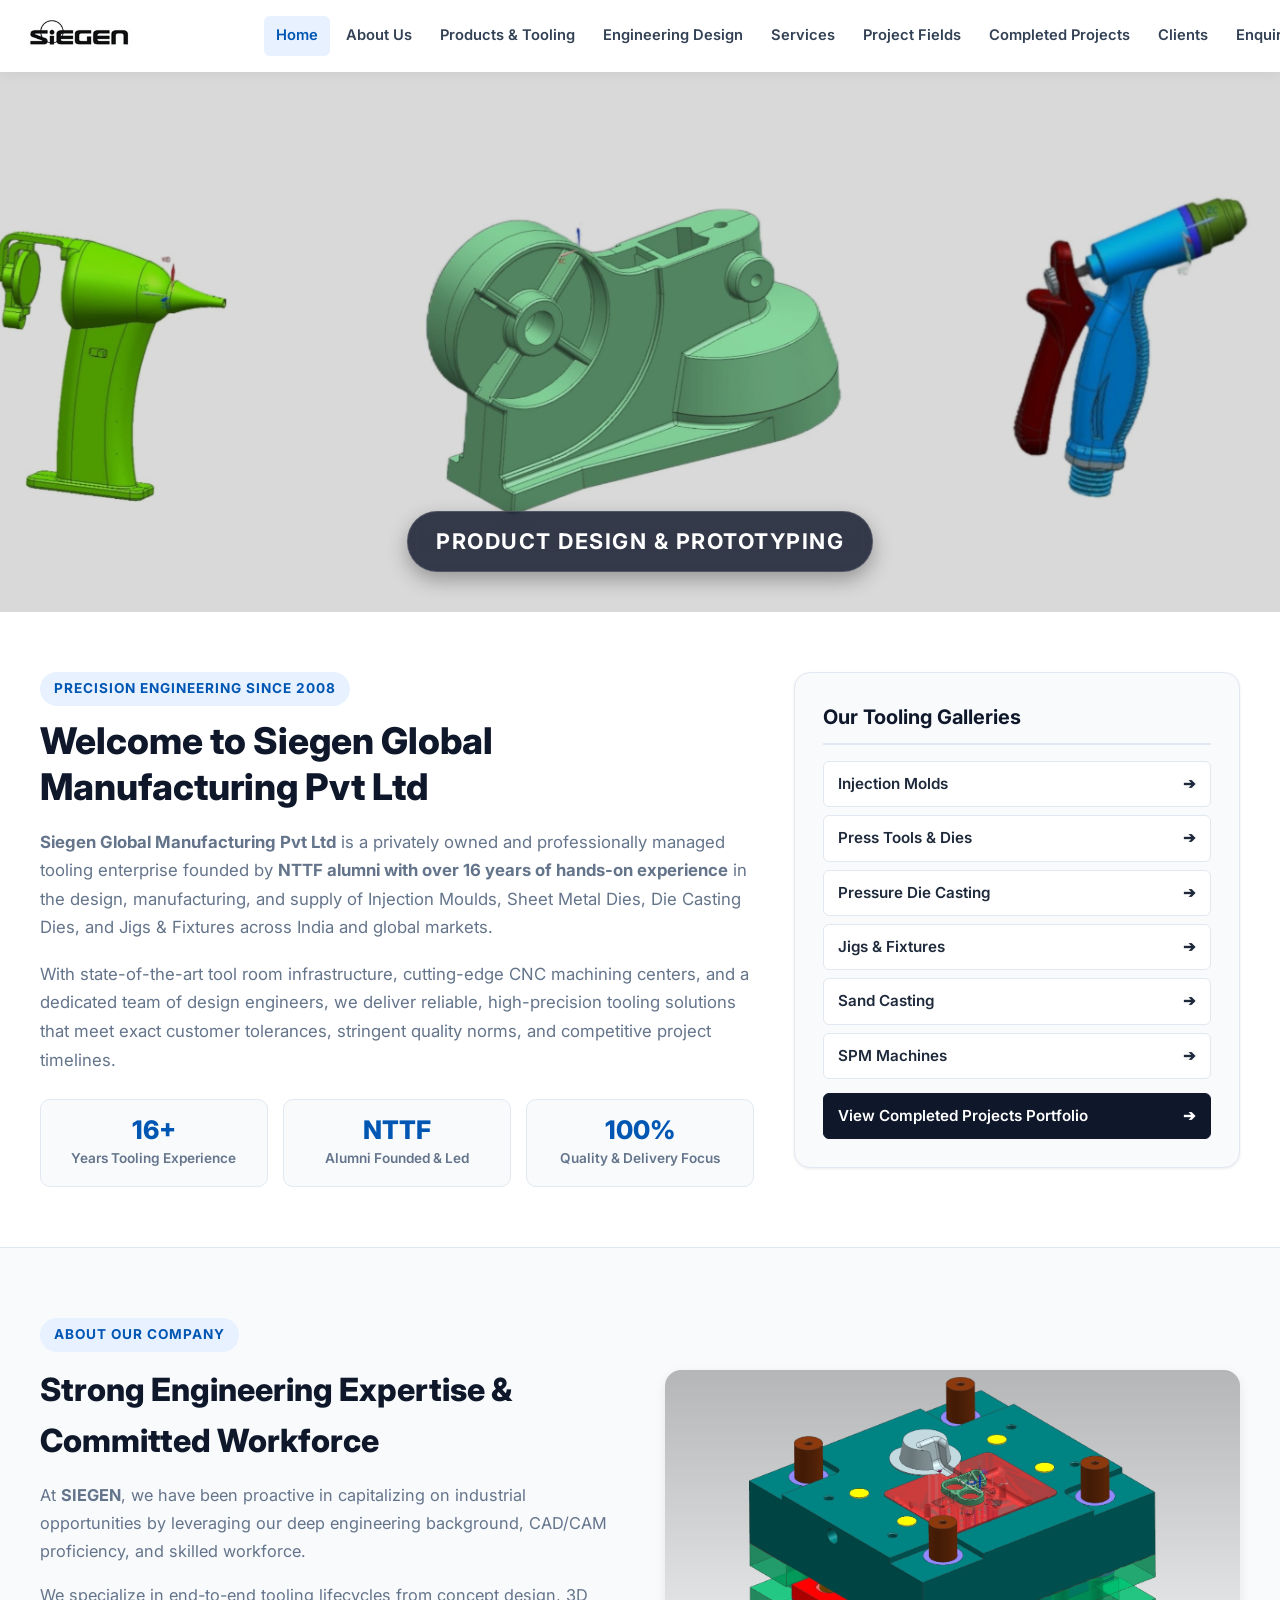
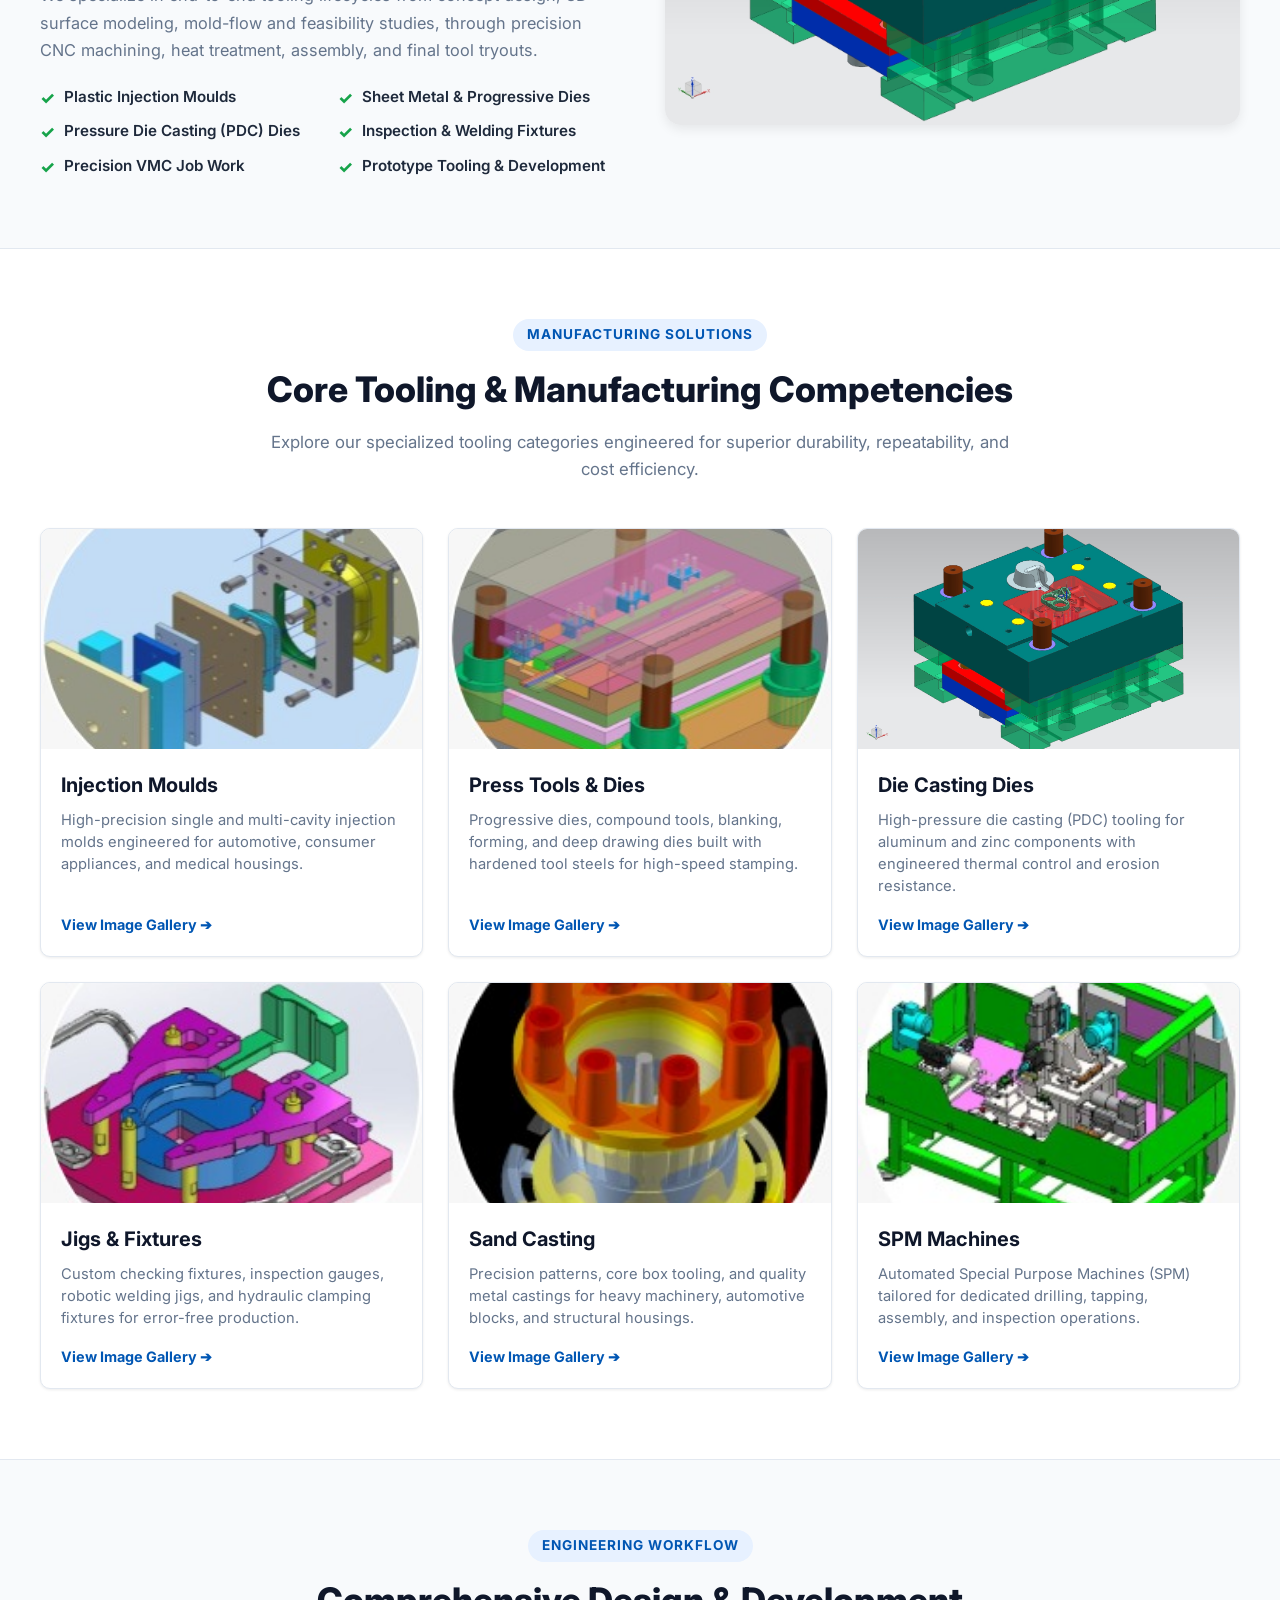
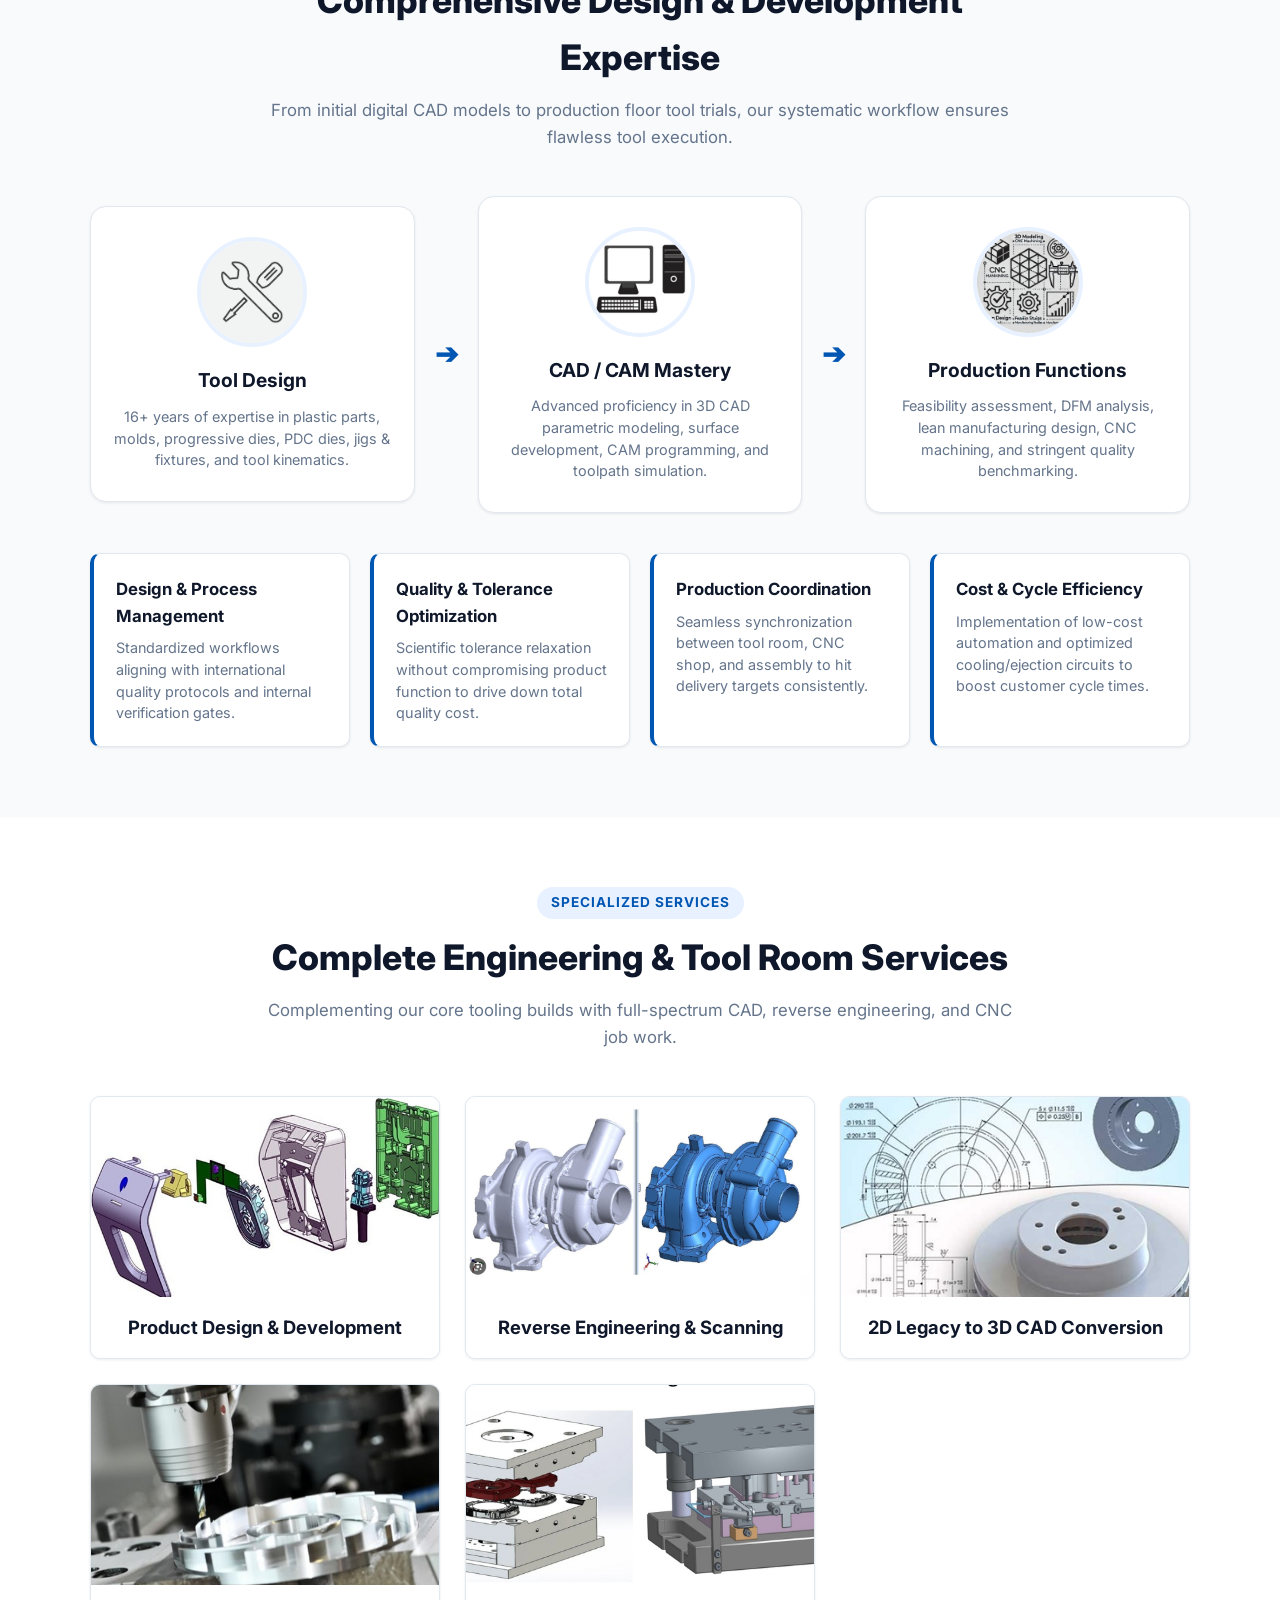
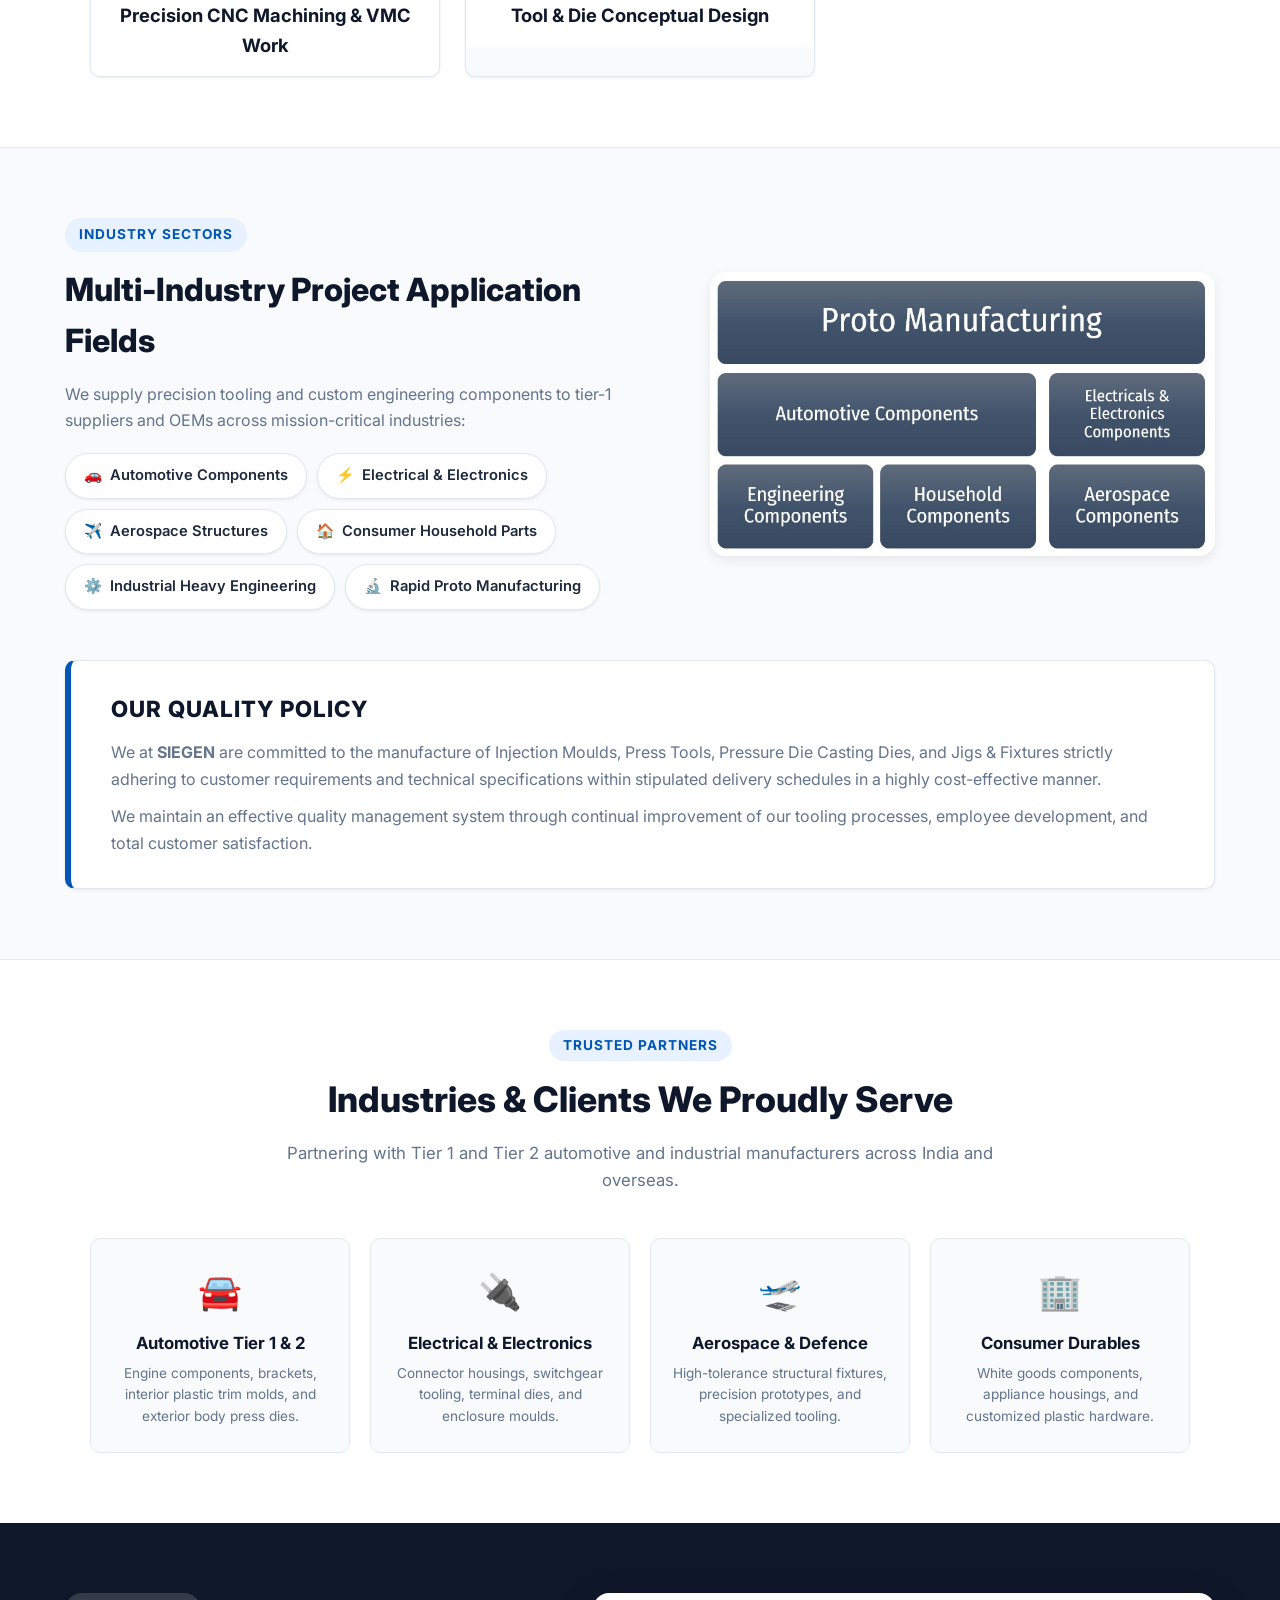
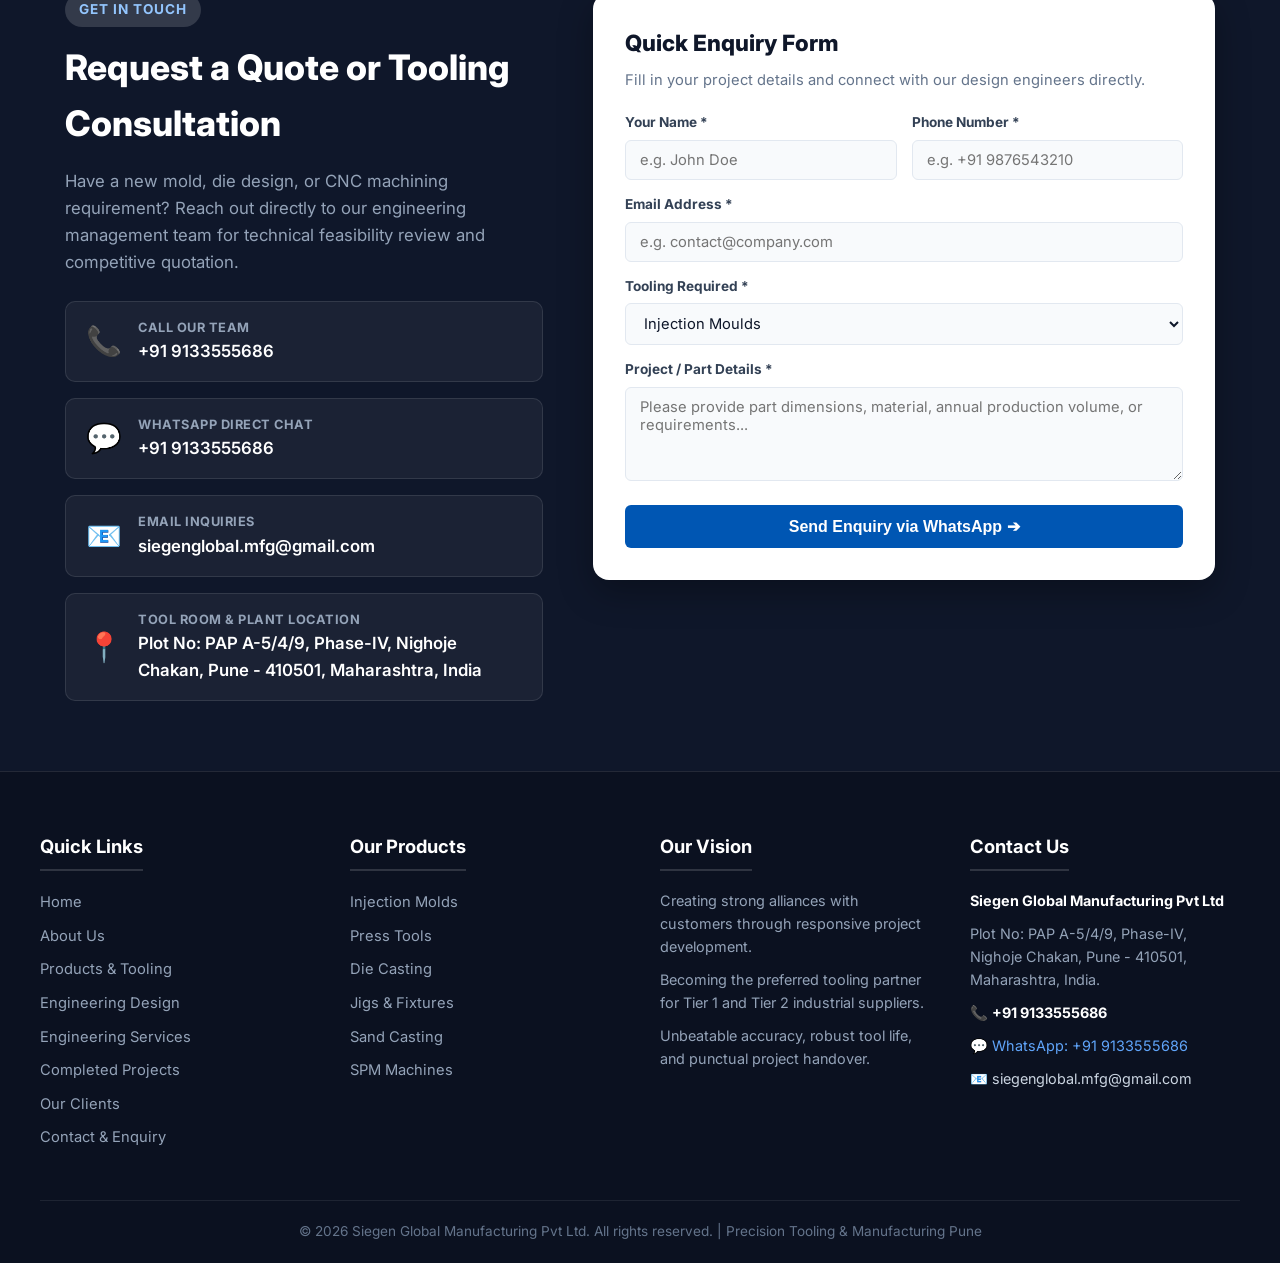
==== commit 0cd376f8: "Revamp UI/UX: fix logo scaling and header fit, add clients and enquiry sections, enhance mobile resp" ====
--- a/index.html
+++ b/index.html
@@ -4,268 +4,482 @@
     <meta charset="UTF-8">
     <meta name="viewport" content="width=device-width, initial-scale=1.0">
     <title>Siegen Global Manufacturing Pvt Ltd | Precision Engineering & Tooling Solutions</title>
-    <meta name="description" content="Siegen Global Manufacturing Pvt Ltd specializes in the design, manufacturing, and supply of Injection Moulds, Sheet Metal Dies, Die Casting Dies, and Jigs & Fixtures in Pune, India.">
+    <meta name="description" content="Siegen Global Manufacturing Pvt Ltd specializes in the design, manufacturing, and supply of Injection Moulds, Sheet Metal Dies, Die Casting Dies, and Jigs & Fixtures in Pune, India. Founded by NTTF alumni with 16+ years of expertise.">
     <meta name="keywords" content="Siegen Global Manufacturing, Injection Moulds, Sheet Metal Dies, Press Tools, Die Casting Dies, Jigs and Fixtures, CNC Machining, Tool and Die Design, Pune, India">
     <meta name="author" content="Siegen Global Manufacturing Pvt Ltd">
     <link rel="stylesheet" href="assets/css/styles.css">
     <script defer src="assets/js/script.js"></script>
 </head>
 <body>
+    <!-- Top Header -->
     <header>
         <div class="logo">
-            <a href="#home"><img src="assets/images/logo/logo.jpeg" alt="Siegen Global Manufacturing Logo"></a>
-        </div>
-        <button class="mobile-menu-btn" aria-label="Toggle navigation">☰</button>
-        <nav>
+            <a href="#home" aria-label="Siegen Global Manufacturing Home">
+                <img src="assets/images/logo/logo.jpeg" alt="Siegen Global Manufacturing Pvt Ltd Logo">
+            </a>
+        </div>
+        <nav aria-label="Main Navigation">
             <ul>
-                <li><a href="#home">Home</a></li>
+                <li><a href="#home" class="active">Home</a></li>
                 <li><a href="#about">About Us</a></li>
+                <li><a href="#products">Products & Tooling</a></li>
                 <li><a href="#engineering-design">Engineering Design</a></li>
-                <li><a href="#engineering-services">Engineering Services</a></li>
-                <li><a href="#project-field">Project Field</a></li>
-                <li><a href="projects.html">Projects Completed</a></li>
+                <li><a href="#engineering-services">Services</a></li>
+                <li><a href="#project-field">Project Fields</a></li>
+                <li><a href="projects.html">Completed Projects</a></li>
                 <li><a href="#clients">Clients</a></li>
                 <li><a href="#enquiry">Enquiry</a></li>
             </ul>
         </nav>
+        <div class="header-cta">
+            <a href="tel:+919133555686" class="phone-badge" title="Call Siegen Global Engineering Team">
+                <span class="icon">📞</span>
+                <span>+91 9133555686</span>
+            </a>
+            <button class="mobile-menu-btn" aria-label="Toggle navigation menu" aria-expanded="false">☰</button>
+        </div>
     </header>
 
-    <section id="home" class="slideshow-container">
-        <div class="slide fade">
+    <!-- Hero Slideshow -->
+    <section id="home" class="slideshow-container" aria-label="Featured Tooling Slideshow">
+        <div class="slide active">
             <img src="assets/images/slideshow/slide-1-product-design.jpeg" alt="Precision Product Design">
-            <div class="slide-text">Product Design</div>
-        </div>
-        <div class="slide fade">
-            <img src="assets/images/slideshow/slide-2-injection-molds.jpeg" alt="High Quality Injection Moulds">
-            <div class="slide-text">Injection Moulds</div>
-        </div>
-        <div class="slide fade">
-            <img src="assets/images/slideshow/slide-3-press-tools.jpeg" alt="Custom Press Tools Manufacturing">
-            <div class="slide-text">Press Tools</div>
-        </div>
-        <div class="slide fade">
-            <img src="assets/images/slideshow/slide-4-press-tools.jpeg" alt="Sheet Metal Dies and Press Tools">
-            <div class="slide-text">Press Tools</div>
-        </div>
-        <div class="slide fade">
-            <img src="assets/images/slideshow/slide-5-press-tools.jpeg" alt="Industrial Press Tooling">
-            <div class="slide-text">Press Tools</div>
-        </div>
-        <div class="slide fade">
-            <img src="assets/images/slideshow/slide-6-die-casting.jpeg" alt="Pressure Die Casting Dies">
-            <div class="slide-text">Die Casting Dies</div>
-        </div>
-        <div class="slide fade">
-            <img src="assets/images/slideshow/slide-7-jigs-fixtures.jpeg" alt="Precision Jigs and Fixtures">
-            <div class="slide-text">Jigs & Fixtures</div>
-        </div>
-        <div class="slide fade">
+            <div class="slide-caption-wrap">
+                <div class="slide-text">Product Design & Prototyping</div>
+            </div>
+        </div>
+        <div class="slide">
+            <img src="assets/images/slideshow/slide-2-injection-molds.jpeg" alt="High Precision Injection Moulds">
+            <div class="slide-caption-wrap">
+                <div class="slide-text">Precision Injection Moulds</div>
+            </div>
+        </div>
+        <div class="slide">
+            <img src="assets/images/slideshow/slide-3-press-tools.jpeg" alt="Custom Sheet Metal Press Tools">
+            <div class="slide-caption-wrap">
+                <div class="slide-text">Press Tools & Progressive Dies</div>
+            </div>
+        </div>
+        <div class="slide">
+            <img src="assets/images/slideshow/slide-6-die-casting.jpeg" alt="Pressure Die Casting Tooling">
+            <div class="slide-caption-wrap">
+                <div class="slide-text">Die Casting Dies</div>
+            </div>
+        </div>
+        <div class="slide">
+            <img src="assets/images/slideshow/slide-7-jigs-fixtures.jpeg" alt="Inspection Jigs & Fixtures">
+            <div class="slide-caption-wrap">
+                <div class="slide-text">Jigs & Fixtures Tooling</div>
+            </div>
+        </div>
+        <div class="slide">
             <img src="assets/images/slideshow/slide-8-machined-components.jpeg" alt="Precision Machined Components">
-            <div class="slide-text">Machined Components</div>
-        </div>
-    </section>
-
-    <div class="container" style="display: flex; justify-content: space-around; align-items: flex-start; padding: 20px; max-width: 1200px; margin: 0 auto; flex-wrap: wrap;">
-        <div class="content" style="flex: 1 1 500px; padding: 20px;">
-            <h1 style="color: #333; font-size: 26px; line-height: 1.3;">WELCOME TO SIEGEN GLOBAL MANUFACTURING PVT LTD</h1>
-            <p style="color: #555; font-size: 16px; line-height: 1.6;">
-                Siegen Global Manufacturing Pvt Ltd is a privately owned and professionally managed company 
-                founded by NTTF alumni with over 16 years of experience in the design, manufacturing, and 
-                supply of Injection Moulds, Sheet Metal Dies, Die Casting Dies, and Jigs & Fixtures across worldwide. 
-                We are committed to delivering high-quality tooling solutions that meet customer specifications 
-                efficiently and cost-effectively.
-            </p>
-            <p style="color: #555; font-size: 16px; line-height: 1.6;">
-                With state-of-the-art manufacturing facilities and a highly skilled workforce, we strive to provide 
-                innovative solutions tailored to meet the dynamic demands of the industry. Our dedication to 
-                precision engineering and continuous improvement enables us to maintain superior quality 
-                standards and customer satisfaction. At Siegen, we believe in fostering long-term partnerships 
-                with our clients by ensuring reliability, cost-effectiveness, and cutting-edge technology in every 
-                project we undertake.
-            </p>
-        </div>
-        <div class="projects" style="flex: 0 1 300px; padding: 20px; background: #fff; border-radius: 8px; box-shadow: 0 2px 8px rgba(0,0,0,0.05);">
-            <h2 style="color: #333; font-size: 20px; border-bottom: 2px solid #007bff; padding-bottom: 8px; margin-top: 0;">Our Product Galleries</h2>
-            <div style="display: flex; flex-direction: column; gap: 8px;">
-                <a href="injection-molds.html" style="color: #007bff; text-decoration: none; font-size: 16px; font-weight: 500;">➔ Injection Molds</a>
-                <a href="press-tools.html" style="color: #007bff; text-decoration: none; font-size: 16px; font-weight: 500;">➔ Press Tools</a>
-                <a href="die-casting.html" style="color: #007bff; text-decoration: none; font-size: 16px; font-weight: 500;">➔ Die Casting</a>
-                <a href="jigs-and-fixtures.html" style="color: #007bff; text-decoration: none; font-size: 16px; font-weight: 500;">➔ Jigs & Fixtures</a>
-                <a href="sand-casting.html" style="color: #007bff; text-decoration: none; font-size: 16px; font-weight: 500;">➔ Sand Casting</a>
-                <a href="spm-machines.html" style="color: #007bff; text-decoration: none; font-size: 16px; font-weight: 500;">➔ SPM Machines</a>
-                <a href="projects.html" style="color: #28a745; text-decoration: none; font-size: 16px; font-weight: 600; margin-top: 6px;">➔ View Completed Projects</a>
-            </div>
-        </div>
-    </div>
-
-    <section id="about" class="about-container">
-        <div class="about-text">
-            <h2>ABOUT US</h2>
+            <div class="slide-caption-wrap">
+                <div class="slide-text">Machined Precision Components</div>
+            </div>
+        </div>
+    </section>
+
+    <!-- Welcome & Intro Section -->
+    <section class="welcome-section">
+        <div class="welcome-container">
+            <div class="welcome-content">
+                <span class="welcome-badge">Precision Engineering Since 2008</span>
+                <h1>Welcome to Siegen Global Manufacturing Pvt Ltd</h1>
+                <p>
+                    <strong>Siegen Global Manufacturing Pvt Ltd</strong> is a privately owned and professionally managed tooling enterprise founded by <strong>NTTF alumni with over 16 years of hands-on experience</strong> in the design, manufacturing, and supply of Injection Moulds, Sheet Metal Dies, Die Casting Dies, and Jigs & Fixtures across India and global markets.
+                </p>
+                <p>
+                    With state-of-the-art tool room infrastructure, cutting-edge CNC machining centers, and a dedicated team of design engineers, we deliver reliable, high-precision tooling solutions that meet exact customer tolerances, stringent quality norms, and competitive project timelines.
+                </p>
+                <div class="highlights-grid">
+                    <div class="highlight-box">
+                        <span class="highlight-number">16+</span>
+                        <span class="highlight-label">Years Tooling Experience</span>
+                    </div>
+                    <div class="highlight-box">
+                        <span class="highlight-number">NTTF</span>
+                        <span class="highlight-label">Alumni Founded & Led</span>
+                    </div>
+                    <div class="highlight-box">
+                        <span class="highlight-number">100%</span>
+                        <span class="highlight-label">Quality & Delivery Focus</span>
+                    </div>
+                </div>
+            </div>
+
+            <div class="quick-galleries-card">
+                <h2>Our Tooling Galleries</h2>
+                <div class="quick-links-list">
+                    <a href="injection-molds.html" class="quick-link-item">
+                        <span>Injection Molds</span>
+                        <span>➔</span>
+                    </a>
+                    <a href="press-tools.html" class="quick-link-item">
+                        <span>Press Tools & Dies</span>
+                        <span>➔</span>
+                    </a>
+                    <a href="die-casting.html" class="quick-link-item">
+                        <span>Pressure Die Casting</span>
+                        <span>➔</span>
+                    </a>
+                    <a href="jigs-and-fixtures.html" class="quick-link-item">
+                        <span>Jigs & Fixtures</span>
+                        <span>➔</span>
+                    </a>
+                    <a href="sand-casting.html" class="quick-link-item">
+                        <span>Sand Casting</span>
+                        <span>➔</span>
+                    </a>
+                    <a href="spm-machines.html" class="quick-link-item">
+                        <span>SPM Machines</span>
+                        <span>➔</span>
+                    </a>
+                    <a href="projects.html" class="quick-link-item projects-cta">
+                        <span>View Completed Projects Portfolio</span>
+                        <span>➔</span>
+                    </a>
+                </div>
+            </div>
+        </div>
+    </section>
+
+    <!-- About Us Section -->
+    <section id="about" class="about-section">
+        <div class="about-container">
+            <div class="about-text">
+                <span class="welcome-badge">About Our Company</span>
+                <h2>Strong Engineering Expertise & Committed Workforce</h2>
+                <p>
+                    At <strong>SIEGEN</strong>, we have been proactive in capitalizing on industrial opportunities by leveraging our deep engineering background, CAD/CAM proficiency, and skilled workforce.
+                </p>
+                <p>
+                    We specialize in end-to-end tooling lifecycles from concept design, 3D surface modeling, mold-flow and feasibility studies, through precision CNC machining, heat treatment, assembly, and final tool tryouts.
+                </p>
+                <ul class="about-bullets">
+                    <li>Plastic Injection Moulds</li>
+                    <li>Sheet Metal & Progressive Dies</li>
+                    <li>Pressure Die Casting (PDC) Dies</li>
+                    <li>Inspection & Welding Fixtures</li>
+                    <li>Precision VMC Job Work</li>
+                    <li>Prototype Tooling & Development</li>
+                </ul>
+            </div>
+            <div class="about-image">
+                <img src="assets/images/about/about-siegen.jpeg" alt="Siegen Global Manufacturing Facility & Team">
+            </div>
+        </div>
+    </section>
+
+    <!-- Products & Tooling Grid -->
+    <section id="products" class="services-section">
+        <div class="section-header">
+            <span class="section-tag">Manufacturing Solutions</span>
+            <h2>Core Tooling & Manufacturing Competencies</h2>
+            <p>Explore our specialized tooling categories engineered for superior durability, repeatability, and cost efficiency.</p>
+        </div>
+        <div class="products-grid">
+            <a href="injection-molds.html" class="product-card">
+                <div class="img-box">
+                    <img src="assets/images/services/thumb-injection-molds.jpeg" alt="Injection Molds Manufacturing">
+                </div>
+                <div class="content-box">
+                    <h3>Injection Moulds</h3>
+                    <p>High-precision single and multi-cavity injection molds engineered for automotive, consumer appliances, and medical housings.</p>
+                    <span class="card-link">View Image Gallery ➔</span>
+                </div>
+            </a>
+
+            <a href="press-tools.html" class="product-card">
+                <div class="img-box">
+                    <img src="assets/images/services/thumb-press-tools.jpeg" alt="Press Tools and Sheet Metal Dies">
+                </div>
+                <div class="content-box">
+                    <h3>Press Tools & Dies</h3>
+                    <p>Progressive dies, compound tools, blanking, forming, and deep drawing dies built with hardened tool steels for high-speed stamping.</p>
+                    <span class="card-link">View Image Gallery ➔</span>
+                </div>
+            </a>
+
+            <a href="die-casting.html" class="product-card">
+                <div class="img-box">
+                    <img src="assets/images/services/thumb-die-casting.jpeg" alt="Pressure Die Casting Dies">
+                </div>
+                <div class="content-box">
+                    <h3>Die Casting Dies</h3>
+                    <p>High-pressure die casting (PDC) tooling for aluminum and zinc components with engineered thermal control and erosion resistance.</p>
+                    <span class="card-link">View Image Gallery ➔</span>
+                </div>
+            </a>
+
+            <a href="jigs-and-fixtures.html" class="product-card">
+                <div class="img-box">
+                    <img src="assets/images/services/thumb-jigs-fixtures.jpeg" alt="Jigs and Fixtures Tooling">
+                </div>
+                <div class="content-box">
+                    <h3>Jigs & Fixtures</h3>
+                    <p>Custom checking fixtures, inspection gauges, robotic welding jigs, and hydraulic clamping fixtures for error-free production.</p>
+                    <span class="card-link">View Image Gallery ➔</span>
+                </div>
+            </a>
+
+            <a href="sand-casting.html" class="product-card">
+                <div class="img-box">
+                    <img src="assets/images/services/thumb-sand-casting.jpeg" alt="Sand Casting Solutions">
+                </div>
+                <div class="content-box">
+                    <h3>Sand Casting</h3>
+                    <p>Precision patterns, core box tooling, and quality metal castings for heavy machinery, automotive blocks, and structural housings.</p>
+                    <span class="card-link">View Image Gallery ➔</span>
+                </div>
+            </a>
+
+            <a href="spm-machines.html" class="product-card">
+                <div class="img-box">
+                    <img src="assets/images/services/thumb-spm-machines.jpeg" alt="Special Purpose Machines">
+                </div>
+                <div class="content-box">
+                    <h3>SPM Machines</h3>
+                    <p>Automated Special Purpose Machines (SPM) tailored for dedicated drilling, tapping, assembly, and inspection operations.</p>
+                    <span class="card-link">View Image Gallery ➔</span>
+                </div>
+            </a>
+        </div>
+    </section>
+
+    <!-- Engineering Design Workflow -->
+    <section id="engineering-design" class="engineering-design-section">
+        <div class="section-header">
+            <span class="section-tag">Engineering Workflow</span>
+            <h2>Comprehensive Design & Development Expertise</h2>
+            <p>From initial digital CAD models to production floor tool trials, our systematic workflow ensures flawless tool execution.</p>
+        </div>
+
+        <div class="design-workflow">
+            <div class="workflow-item">
+                <div class="workflow-icon">
+                    <img src="assets/images/icons/tool-design-icon.jpg" alt="Tool Design Icon">
+                </div>
+                <h3>Tool Design</h3>
+                <p>16+ years of expertise in plastic parts, molds, progressive dies, PDC dies, jigs & fixtures, and tool kinematics.</p>
+            </div>
+            <div class="workflow-arrow">➔</div>
+            <div class="workflow-item">
+                <div class="workflow-icon">
+                    <img src="assets/images/icons/software-icon.jpeg" alt="CAD CAM Software Icon">
+                </div>
+                <h3>CAD / CAM Mastery</h3>
+                <p>Advanced proficiency in 3D CAD parametric modeling, surface development, CAM programming, and toolpath simulation.</p>
+            </div>
+            <div class="workflow-arrow">➔</div>
+            <div class="workflow-item">
+                <div class="workflow-icon">
+                    <img src="assets/images/icons/functions-icon.webp" alt="Engineering Functions Icon">
+                </div>
+                <h3>Production Functions</h3>
+                <p>Feasibility assessment, DFM analysis, lean manufacturing design, CNC machining, and stringent quality benchmarking.</p>
+            </div>
+        </div>
+
+        <div class="key-results-grid">
+            <div class="key-result-card">
+                <h4>Design & Process Management</h4>
+                <p>Standardized workflows aligning with international quality protocols and internal verification gates.</p>
+            </div>
+            <div class="key-result-card">
+                <h4>Quality & Tolerance Optimization</h4>
+                <p>Scientific tolerance relaxation without compromising product function to drive down total quality cost.</p>
+            </div>
+            <div class="key-result-card">
+                <h4>Production Coordination</h4>
+                <p>Seamless synchronization between tool room, CNC shop, and assembly to hit delivery targets consistently.</p>
+            </div>
+            <div class="key-result-card">
+                <h4>Cost & Cycle Efficiency</h4>
+                <p>Implementation of low-cost automation and optimized cooling/ejection circuits to boost customer cycle times.</p>
+            </div>
+        </div>
+    </section>
+
+    <!-- Engineering Services -->
+    <section id="engineering-services" class="engineering-services-section">
+        <div class="section-header">
+            <span class="section-tag">Specialized Services</span>
+            <h2>Complete Engineering & Tool Room Services</h2>
+            <p>Complementing our core tooling builds with full-spectrum CAD, reverse engineering, and CNC job work.</p>
+        </div>
+
+        <div class="eng-services-grid">
+            <div class="eng-service-card">
+                <img src="assets/images/services/product-design.jpeg" alt="Product Design">
+                <h3>Product Design & Development</h3>
+            </div>
+            <div class="eng-service-card">
+                <img src="assets/images/services/reverse-engineering.jpeg" alt="Reverse Engineering">
+                <h3>Reverse Engineering & Scanning</h3>
+            </div>
+            <div class="eng-service-card">
+                <img src="assets/images/services/2d-3d-conversion.jpeg" alt="2D to 3D CAD Conversion">
+                <h3>2D Legacy to 3D CAD Conversion</h3>
+            </div>
+            <div class="eng-service-card">
+                <img src="assets/images/services/cnc-manufacturing.jpeg" alt="CNC Manufacturing">
+                <h3>Precision CNC Machining & VMC Work</h3>
+            </div>
+            <div class="eng-service-card">
+                <img src="assets/images/services/tool-die-design.jpeg" alt="Tool and Die Design">
+                <h3>Tool & Die Conceptual Design</h3>
+            </div>
+        </div>
+    </section>
+
+    <!-- Project Fields Section -->
+    <section id="project-field" class="project-fields-section">
+        <div class="project-fields-wrap">
+            <div class="project-fields-info">
+                <span class="welcome-badge">Industry Sectors</span>
+                <h2>Multi-Industry Project Application Fields</h2>
+                <p>We supply precision tooling and custom engineering components to tier-1 suppliers and OEMs across mission-critical industries:</p>
+                <div class="fields-pills">
+                    <div class="field-pill"><span>🚗</span> Automotive Components</div>
+                    <div class="field-pill"><span>⚡</span> Electrical & Electronics</div>
+                    <div class="field-pill"><span>✈️</span> Aerospace Structures</div>
+                    <div class="field-pill"><span>🏠</span> Consumer Household Parts</div>
+                    <div class="field-pill"><span>⚙️</span> Industrial Heavy Engineering</div>
+                    <div class="field-pill"><span>🔬</span> Rapid Proto Manufacturing</div>
+                </div>
+            </div>
+            <div class="project-fields-img">
+                <img src="assets/images/services/project-fields.jpeg" alt="Project Fields Overview">
+            </div>
+        </div>
+
+        <div class="quality-card">
+            <h3>Our Quality Policy</h3>
             <p>
-                <strong>Siegen Global Manufacturing Pvt Ltd</strong> is a privately owned and professionally managed company, founded by NTTF alumni with over <strong>16 years of experience</strong> in 
-                <strong>Injection Moulds, Sheet Metal Dies, Die Casting Dies, Jigs & Fixtures</strong>. 
-                We specialize in the <strong>design, manufacturing, and supply</strong> of high-quality systems and sub-systems across worldwide.
+                We at <strong>SIEGEN</strong> are committed to the manufacture of Injection Moulds, Press Tools, Pressure Die Casting Dies, and Jigs & Fixtures strictly adhering to customer requirements and technical specifications within stipulated delivery schedules in a highly cost-effective manner.
             </p>
             <p>
-                <strong>SIEGEN</strong> has been proactive in utilizing opportunities, leveraging our formidable strength in <strong>engineering expertise</strong> and a highly skilled workforce. 
+                We maintain an effective quality management system through continual improvement of our tooling processes, employee development, and total customer satisfaction.
             </p>
-            <p>
-                Our core competencies lie in the <strong>design and manufacturing</strong> of:
-            </p>
-            <ul>
-                <li>Moulds and Dies</li>
-                <li>Progressive Dies</li>
-                <li>Pressure Die Casting</li>
-                <li>Checking Jigs & Fixtures</li>
-                <li>VMC job work</li>
-            </ul>
-        </div>
-        <div class="about-image">
-            <img src="assets/images/about/about-siegen.jpeg" alt="About Siegen Global Manufacturing">
-        </div>
-    </section>
-    
-    <div class="services-container">
-        <div class="services-slider">
-            <button class="slide-btn left" onclick="slideLeft()" aria-label="Slide left">&#10094;</button>
-            <div class="services-wrapper">
-                <div class="services">
-                    <a href="injection-molds.html" class="service-item">
-                        <img src="assets/images/services/thumb-injection-molds.jpeg" alt="Injection Molds Solutions">
-                        <div class="overlay">Injection Molds</div>
-                    </a>
-                    <a href="press-tools.html" class="service-item">
-                        <img src="assets/images/services/thumb-press-tools.jpeg" alt="Press Tools Manufacturing">
-                        <div class="overlay">Press Tools</div>
-                    </a>
-                    <a href="die-casting.html" class="service-item">
-                        <img src="assets/images/services/thumb-die-casting.jpeg" alt="Die Casting Dies">
-                        <div class="overlay">Die Casting</div>
-                    </a>
-                    <a href="jigs-and-fixtures.html" class="service-item">
-                        <img src="assets/images/services/thumb-jigs-fixtures.jpeg" alt="Jigs and Fixtures Tooling">
-                        <div class="overlay">Jigs & Fixtures</div>
-                    </a>
-                    <a href="sand-casting.html" class="service-item">
-                        <img src="assets/images/services/thumb-sand-casting.jpeg" alt="Sand Casting Products">
-                        <div class="overlay">Sand Casting</div>
-                    </a>
-                    <a href="spm-machines.html" class="service-item">
-                        <img src="assets/images/services/thumb-spm-machines.jpeg" alt="SPM Machines and Automation">
-                        <div class="overlay">SPM Machines</div>
-                    </a>
-                </div>
-            </div>
-            <button class="slide-btn right" onclick="slideRight()" aria-label="Slide right">&#10095;</button>
-        </div>
-    </div>
-
-    <section id="engineering-design" class="engineering-design-container">
-        <h2>Engineering Design Expertise: A Comprehensive Overview</h2>
-        <div class="design-workflow">
-            <div class="workflow-item" id="tool-design">
-                <div class="workflow-icon">
-                    <img src="assets/images/icons/tool-design-icon.jpg" alt="Tool Design Expertise">
-                </div>
-                <h3>Tool Design</h3>
-                <p>Experience in designing products, molds, press tools, PDC Dies, jigs & Fixtures & VMC Jobs Works.</p>
-            </div>
-            <div class="workflow-arrow"></div>
-            <div class="workflow-item" id="software-expertise">
-                <div class="workflow-icon">
-                    <img src="assets/images/icons/software-icon.jpeg" alt="CAD/CAM Software Expertise">
-                </div>
-                <h3>Software Expertise</h3>
-                <p>Proficiency in 3D software for CAD / CAM modeling and simulation.</p>
-            </div>
-            <div class="workflow-arrow"></div>
-            <div class="workflow-item" id="functions">
-                <div class="workflow-icon">
-                    <img src="assets/images/icons/functions-icon.webp" alt="Engineering Functions">
-                </div>
-                <h3>Functions</h3>
-                <p>Expertise in 3D modeling, CNC machining, lean design, feasibility studies, and manufacturing standardization.</p>
-            </div>
-        </div>
-
-        <div class="key-results">
-            <h3>Key Results</h3>
-            <div class="key-results-grid">
-                <div class="key-result-item" data-number="1">
-                    <h4>Design & Process Management</h4>
-                    <p>Design, developing and maintaining process in accordance with internal and external quality guidelines.</p>
-                </div>
-                <div class="key-result-item" data-number="2">
-                    <h4>Quality Optimization</h4>
-                    <p>Negotiating with Tool Design on relaxing the Dimensional Tolerance without compromising on functional quality of the Tool to reduce the Quality Cost.</p>
-                </div>
-                <div class="key-result-item" data-number="3">
-                    <h4>Production Coordination</h4>
-                    <p>Coordinating with various departments for ensuring accomplishment of daily & monthly production targets.</p>
-                </div>
-                <div class="key-result-item" data-number="4">
-                    <h4>Cost Efficiency</h4>
-                    <p>Ensuring cost reduction by implementing low-cost automation, new techniques, and working on productivity improvement.</p>
-                </div>
-            </div>
-        </div>
-    </section>
-
-    <section id="engineering-services" class="engineering-service-container">
-        <h2>Engineering Services</h2>
-        <div class="service-row">
-            <div class="service-item-container">
-                <img src="assets/images/services/product-design.jpeg" alt="Product Design Services">
-                <h3>Product Design</h3>
-            </div>
-            <div class="service-item-container">
-                <img src="assets/images/services/reverse-engineering.jpeg" alt="Reverse Engineering Services">
-                <h3>Reverse Engineering</h3>
-            </div>
-        </div>
-        <div class="service-row">
-            <div class="service-item-container">
-                <img src="assets/images/services/2d-3d-conversion.jpeg" alt="2D to 3D CAD Conversion">
-                <h3>2D to 3D Conversion</h3>
-            </div>
-            <div class="service-item-container">
-                <img src="assets/images/services/cnc-manufacturing.jpeg" alt="CNC Manufacturing & VMC Job Work">
-                <h3>CNC Manufacturing</h3>
-            </div>
-        </div>
-        <div class="service-row center">
-            <div class="service-item-container">
-                <img src="assets/images/services/tool-die-design.jpeg" alt="Tool and Die Design" style="width: 120%; height: 100%;">
-                <h3>Tool & Die Design</h3>
-            </div>
-        </div>
-    </section>
-
-    <section id="project-field" class="project-fields-container" style="display: flex; align-items: flex-start; gap: 2rem; padding: 2rem; max-width: 1200px; margin: 0 auto; flex-wrap: wrap;">
-        <div class="quality-policy-container" style="flex: 1 1 500px;">
-            <h2>Project Fields</h2>
-            <p>We specialize in diverse project fields, ensuring innovative and high-quality solutions across various industries:</p>
-            <ul>
-                <li><strong>Automotive</strong> – Advanced design and manufacturing for the automotive sector.</li>
-                <li><strong>Electrical & Electronics</strong> – Precision engineering for electronic components and systems.</li>
-                <li><strong>Engineering</strong> – Comprehensive engineering solutions tailored to industry needs.</li>
-                <li><strong>Aerospace</strong> – High-performance aerospace components and structures.</li>
-                <li><strong>Household Parts</strong> – Custom-designed household and consumer product components.</li>
-                <li><strong>Proto Manufacturing</strong> – Rapid prototyping and manufacturing solutions for product development.</li>
-            </ul>
-        </div>
-        <div class="project-fields-image" style="flex: 1 1 400px;">
-            <img src="assets/images/services/project-fields.jpeg" alt="Industrial Project Fields" style="width: 100%; height: auto; border-radius: 8px; box-shadow: 0 4px 8px rgba(0,0,0,0.1);">
-        </div>
-    </section>
-
-    <section class="quality-policy-container">
-        <h2>QUALITY POLICY</h2>
-        <p>We at SIEGEN are committed to manufacture of Injection Molds Press Tools, pressure Die casting, Jig & Fixtures as per Customer Requirement meeting, customer specification within stipulated time with cost effective manner.</p>
-        <p>We are committed to maintain effective quality management systems through continual improvement of our products, process with customer satisfaction.</p>
-        <p>The objective will be maintained measured & analysed periodically to achieve our target.</p>
-    </section>
-         
+        </div>
+    </section>
+
+    <!-- Clients & Sectors Section (Fixes missing #clients target) -->
+    <section id="clients" class="clients-section">
+        <div class="section-header">
+            <span class="section-tag">Trusted Partners</span>
+            <h2>Industries & Clients We Proudly Serve</h2>
+            <p>Partnering with Tier 1 and Tier 2 automotive and industrial manufacturers across India and overseas.</p>
+        </div>
+        <div class="clients-grid">
+            <div class="client-badge-card">
+                <span class="client-icon">🚘</span>
+                <h4>Automotive Tier 1 & 2</h4>
+                <p>Engine components, brackets, interior plastic trim molds, and exterior body press dies.</p>
+            </div>
+            <div class="client-badge-card">
+                <span class="client-icon">🔌</span>
+                <h4>Electrical & Electronics</h4>
+                <p>Connector housings, switchgear tooling, terminal dies, and enclosure moulds.</p>
+            </div>
+            <div class="client-badge-card">
+                <span class="client-icon">🛫</span>
+                <h4>Aerospace & Defence</h4>
+                <p>High-tolerance structural fixtures, precision prototypes, and specialized tooling.</p>
+            </div>
+            <div class="client-badge-card">
+                <span class="client-icon">🏢</span>
+                <h4>Consumer Durables</h4>
+                <p>White goods components, appliance housings, and customized plastic hardware.</p>
+            </div>
+        </div>
+    </section>
+
+    <!-- Enquiry & Contact Section (Fixes missing #enquiry target & updates phone) -->
+    <section id="enquiry" class="enquiry-section">
+        <div class="enquiry-container">
+            <div class="enquiry-info">
+                <span class="welcome-badge" style="background: rgba(255,255,255,0.15); color: #93c5fd;">Get In Touch</span>
+                <h2>Request a Quote or Tooling Consultation</h2>
+                <p>
+                    Have a new mold, die design, or CNC machining requirement? Reach out directly to our engineering management team for technical feasibility review and competitive quotation.
+                </p>
+
+                <div class="contact-channels">
+                    <a href="tel:+919133555686" class="contact-channel-item">
+                        <span class="channel-icon">📞</span>
+                        <div class="channel-details">
+                            <small>Call Our Team</small>
+                            <strong>+91 9133555686</strong>
+                        </div>
+                    </a>
+                    <a href="https://wa.me/919133555686?text=Hello%20Siegen%20Global,%20I%20would%20like%20to%20enquire%20about%20tooling%20solutions" target="_blank" rel="noopener" class="contact-channel-item">
+                        <span class="channel-icon">💬</span>
+                        <div class="channel-details">
+                            <small>WhatsApp Direct Chat</small>
+                            <strong>+91 9133555686</strong>
+                        </div>
+                    </a>
+                    <a href="mailto:siegenglobal.mfg@gmail.com" class="contact-channel-item">
+                        <span class="channel-icon">📧</span>
+                        <div class="channel-details">
+                            <small>Email Inquiries</small>
+                            <strong>siegenglobal.mfg@gmail.com</strong>
+                        </div>
+                    </a>
+                    <div class="contact-channel-item" style="cursor: default;">
+                        <span class="channel-icon">📍</span>
+                        <div class="channel-details">
+                            <small>Tool Room & Plant Location</small>
+                            <strong>Plot No: PAP A-5/4/9, Phase-IV, Nighoje Chakan, Pune - 410501, Maharashtra, India</strong>
+                        </div>
+                    </div>
+                </div>
+            </div>
+
+            <div class="enquiry-form-card">
+                <h3>Quick Enquiry Form</h3>
+                <p>Fill in your project details and connect with our design engineers directly.</p>
+                <form id="enquiryForm">
+                    <div class="form-grid">
+                        <div class="form-group">
+                            <label for="enqName">Your Name *</label>
+                            <input type="text" id="enqName" required placeholder="e.g. John Doe">
+                        </div>
+                        <div class="form-group">
+                            <label for="enqPhone">Phone Number *</label>
+                            <input type="tel" id="enqPhone" required placeholder="e.g. +91 9876543210">
+                        </div>
+                    </div>
+                    <div class="form-group">
+                        <label for="enqEmail">Email Address *</label>
+                        <input type="email" id="enqEmail" required placeholder="e.g. contact@company.com">
+                    </div>
+                    <div class="form-group">
+                        <label for="enqService">Tooling Required *</label>
+                        <select id="enqService" required>
+                            <option value="Injection Moulds">Injection Moulds</option>
+                            <option value="Press Tools & Sheet Metal Dies">Press Tools & Sheet Metal Dies</option>
+                            <option value="Pressure Die Casting Dies">Pressure Die Casting Dies</option>
+                            <option value="Jigs & Inspection Fixtures">Jigs & Inspection Fixtures</option>
+                            <option value="Sand Casting Solutions">Sand Casting Solutions</option>
+                            <option value="Special Purpose Machines (SPM)">Special Purpose Machines (SPM)</option>
+                            <option value="CNC Machining & Job Work">CNC Machining & Job Work</option>
+                            <option value="Other Tooling Requirement">Other Tooling Requirement</option>
+                        </select>
+                    </div>
+                    <div class="form-group">
+                        <label for="enqMessage">Project / Part Details *</label>
+                        <textarea id="enqMessage" rows="4" required placeholder="Please provide part dimensions, material, annual production volume, or requirements..."></textarea>
+                    </div>
+                    <button type="submit" class="btn-submit-enquiry">Send Enquiry via WhatsApp ➔</button>
+                </form>
+            </div>
+        </div>
+    </section>
+
+    <!-- Footer -->
     <footer>
         <div class="footer-container">
             <div>
@@ -273,11 +487,12 @@
                 <ul>
                     <li><a href="#home">Home</a></li>
                     <li><a href="#about">About Us</a></li>
+                    <li><a href="#products">Products & Tooling</a></li>
                     <li><a href="#engineering-design">Engineering Design</a></li>
                     <li><a href="#engineering-services">Engineering Services</a></li>
-                    <li><a href="projects.html">Projects Completed</a></li>
-                    <li><a href="#clients">Clients</a></li>
-                    <li><a href="#enquiry">Enquiry</a></li>
+                    <li><a href="projects.html">Completed Projects</a></li>
+                    <li><a href="#clients">Our Clients</a></li>
+                    <li><a href="#enquiry">Contact & Enquiry</a></li>
                 </ul>
             </div>
             <div>
@@ -293,20 +508,21 @@
             </div>
             <div>
                 <h3>Our Vision</h3>
-                <p>Creating strong alliance with customers and project development.</p>
-                <p>Becoming a "Preferred Tooling Supplier" for all Tier 1 & Tier 2 suppliers.</p>
-                <p>Developing strong relationships with industries through unbeatable quality and timing.</p>
+                <p>Creating strong alliances with customers through responsive project development.</p>
+                <p>Becoming the preferred tooling partner for Tier 1 and Tier 2 industrial suppliers.</p>
+                <p>Unbeatable accuracy, robust tool life, and punctual project handover.</p>
             </div>
             <div>
                 <h3>Contact Us</h3>
                 <p><strong>Siegen Global Manufacturing Pvt Ltd</strong></p>
-                <p>Office: Plot No: PAP A-5/4/9, Phase-IV, Nighoje Chakan, Pune - 410501, India.</p>
-                <p>📞 +91 9966738638</p>
-                <p>📧 siegenglobal.mfg@gmail.com</p>
+                <p>Plot No: PAP A-5/4/9, Phase-IV, Nighoje Chakan, Pune - 410501, Maharashtra, India.</p>
+                <p>📞 <a href="tel:+919133555686" style="color: #ffffff; text-decoration: none; font-weight: 700;">+91 9133555686</a></p>
+                <p>💬 <a href="https://wa.me/919133555686" style="color: #60a5fa; text-decoration: none;">WhatsApp: +91 9133555686</a></p>
+                <p>📧 <a href="mailto:siegenglobal.mfg@gmail.com" style="color: #cbd5e1; text-decoration: none;">siegenglobal.mfg@gmail.com</a></p>
             </div>
         </div>
         <div class="footer-bottom">
-            Designed by: <a href="#">MID</a> | Hosted by: <a href="#">GID</a> | Promoted by: <a href="#">PBD</a>
+            © 2026 Siegen Global Manufacturing Pvt Ltd. All rights reserved. | Precision Tooling & Manufacturing Pune
         </div>
     </footer>
 </body>
--- a/assets/css/styles.css
+++ b/assets/css/styles.css
@@ -1,1068 +1,1386 @@
-@import url('https://fonts.googleapis.com/css2?family=Fira+Sans+Condensed:wght@300;400;500;600;700&display=swap');
-
-body {
-    font-family: 'Fira Sans Condensed', Arial, sans-serif;
-    margin: 0;
-    padding: 0;
-}
-
-header {
-    display: flex;
-    align-items: center;
-    justify-content: flex-start;
-    background-color: #f8f8f8;
-    padding: 5px 20px;
-    position: fixed;
-    width: 100%;
-    top: 0;
-    box-shadow: 0 2px 5px rgba(0,0,0,0.1);
-    z-index: 1000;
-    box-sizing: border-box;
-}
-
-.logo {
-    flex: 0 0 auto;
-    margin-right: 30px;
-}
-
-.logo img {
-    height: 70px;
-    width: auto;
-}
-
-nav {
-    flex: 1;
-}
-
-nav ul {
-    list-style: none;
-    padding: 0;
-    margin: 0;
-    display: flex;
-    align-items: center;
-    gap: 5px;
-}
-
-nav ul li {
-    margin: 0;
-    position: relative;
-    white-space: nowrap;
-}
-
-nav ul li a {
-    text-decoration: none;
-    color: #333;
-    font-weight: 600;
-    padding: 8px 12px;
-    border-radius: 4px;
-    transition: all 0.3s ease;
-    display: block;
-}
-
-nav ul li a:hover {
-    background-color: #007bff;
-    color: white;
-}
-
-
-
-@keyframes fadeIn {
-    from { opacity: 0; transform: translateY(-10px); }
-    to { opacity: 1; transform: translateY(0); }
-}
-
-/* Slideshow */
-.slideshow-container {
-    width: 100%;
-    height: 50vh;
-    margin-top: 85px;
-    margin-bottom: 0;
-    position: relative;
-    overflow: hidden;
-    max-width: 1200px;
-    margin-left: auto;
-    margin-right: auto;
-}
-
-.slide {
-    width: 100%;
-    height: 100%;
-    position: relative;
-    display: flex;
-    flex-direction: column;
-    align-items: center;
-}
-
-.slide img {
-    width: 100%;
-    height: 90%;
-    object-fit: cover;
-    object-position: center;
-}
-
-.slide-text {
-    position: relative;
-    bottom: 0;
-    width: 100%;
-    background: linear-gradient(90deg, transparent 0%, rgba(255, 255, 255, 0.2) 10%, rgba(255, 255, 255, 0.2) 90%, transparent 100%);
-    color: #b9ebca;
-    text-align: center;
-    padding: 15px;
-    font-size: 1.2em;
-    font-weight: 600;
-    height: 10%;
-    display: flex;
-    align-items: center;
-    justify-content: center;
-    text-transform: uppercase;
-    letter-spacing: 2px;
-    backdrop-filter: blur(5px);
-    box-shadow: 0 -4px 15px rgba(0,0,0,0.15);
-    transition: all 0.5s ease;
-    animation: floatText 2s ease-in-out infinite;
-}
-
-@keyframes floatText {
-    0% { transform: translateY(0); }
-    50% { transform: translateY(-5px); }
-    100% { transform: translateY(0); }
-}
-
-.slide.active .slide-text {
-    opacity: 1;
-    transform: translateY(0);
-    font-size: 1.5em;
-    background: linear-gradient(90deg, transparent 0%, rgba(124, 217, 238, 0.5) 10%, rgba(124, 217, 238, 0.5) 90%, transparent 100%);
-    color: rgb(0, 0, 0);
-}
-
-
-/* Common section spacing */
-section {
-    padding: 30px 0;
-    margin: 0;
-}
-
-.container {
-    display: flex;
-    flex-wrap: wrap;
-    justify-content: space-between;
-    max-width: 1200px;
-    margin: 0 auto;
-    padding: 20px;
-    gap: 30px;
-}
-
-.content {
-    flex: 1;
-    min-width: 280px;
-    flex-basis: calc(60% - 15px);
-}
-
-.projects {
-    flex: 1;
-    min-width: 280px;
-    flex-basis: calc(40% - 15px);
-}
-
-.content h1 {
-    font-size: clamp(24px, 4vw, 32px);
-    color: #333;
-    margin-bottom: 20px;
-}
-
-.content p {
-    font-size: clamp(14px, 2vw, 16px);
-    line-height: 1.6;
-    color: #555;
-    margin-bottom: 15px;
-}
-
-.projects h2 {
-    font-size: clamp(20px, 3vw, 24px);
-    color: #333;
-    margin-bottom: 20px;
-}
-
-.projects a {
-    display: block;
-    color: #007bff;
-    text-decoration: none;
-    font-size: clamp(14px, 2vw, 16px);
-    padding: 8px 0;
-    transition: color 0.3s ease;
-}
-
-.projects a:hover {
-    color: #0056b3;
-}
-
-/* About Section */
-.about-container {
-    display: flex;
-    justify-content: space-between;
-    align-items: flex-start;
-    padding: 40px;
-    gap: 40px;
-    max-width: 1200px;
-    margin: 0 auto;
-}
-
-.about-text {
-    flex: 1;
-    padding-right: 20px;
-}
-
-.about-image {
-    flex: 1;
-    max-width: 500px;
-}
-
-.about-image img {
-    width: 100%;
-    height: auto;
-    border-radius: 8px;
-    box-shadow: 0 4px 8px rgba(0, 0, 0, 0.1);
-}
-
-@media (max-width: 768px) {
-    .about-container {
-        flex-direction: column;
-        padding: 20px;
-    }
-    
-    .about-text {
-        padding-right: 0;
-    }
-    
-    .about-image {
-        width: 100%;
-        margin-top: 20px;
-    }
-}
-
-.about-text {
-    flex: 1;
-    min-width: 280px;
-    flex-basis: calc(50% - 15px);
-}
-
-.about-image {
-    flex: 1;
-    min-width: 280px;
-    flex-basis: calc(50% - 15px);
-    height: 100%;
-}
-
-.about-image img {
-    width: 100%;
-    height: 100%;
-    object-fit: cover;
-    border-radius: 8px;
-    box-shadow: 0 4px 12px rgba(0,0,0,0.1);
-    max-height: 500px;
-}
-
-/* Services Section */
-.services-container {
-    max-width: 1200px;
-    margin: 20px auto;
-    padding: 0 20px;
-}
-
-.services {
-    display: grid;
-    grid-template-columns: repeat(auto-fit, minmax(280px, 1fr));
-    gap: 20px;
-    padding: 0;
-}
-
-.service-item {
-    aspect-ratio: 16/9;
-    width: 100%;
-    height: auto;
-}
-
-.service-item img {
-    width: 100%;
-    height: 100%;
-    object-fit: cover;
-}
-
-/* Software and Engineering Services Sections */
-.software-service-container,
-.engineering-service-container {
-    max-width: 1200px;
-    margin: 20px auto;
-    padding: 0 20px;
-    text-align: center;
-}
-
-.service-row {
-    display: flex;
-    justify-content: center;
-    gap: 30px;
-    margin-bottom: 30px;
-}
-
-.service-row.center {
-    justify-content: center;
-}
-
-.service-item-container {
-    flex: 1;
-    max-width: 500px;
-    text-align: center;
-}
-
-.service-item-container img {
-    width: 100%;
-    height: auto;
-    border-radius: 8px;
-    box-shadow: 0 4px 12px rgba(0,0,0,0.1);
-    margin-bottom: 15px;
-    transition: transform 0.3s ease, box-shadow 0.3s ease;
-}
-
-.service-item-container img:hover {
-    transform: scale(1.05);
-    box-shadow: 0 8px 24px rgba(0,0,0,0.15);
-}
-
-.service-item-container h3 {
-    color: #333;
-    margin-top: 10px;
-    font-size: 1.2em;
-}
-
-@media (max-width: 768px) {
-    .service-row {
-        flex-direction: column;
-        align-items: center;
-    }
-    
-    .service-item-container {
-        width: 100%;
-        margin-bottom: 20px;
-    }
-}
-
-.software-service-text,
-.engineering-service-text {
-    flex: 1;
-    min-width: 280px;
-    flex-basis: calc(50% - 15px);
-}
-
-.software-service-image,
-.engineering-service-image {
-    flex: 1;
-    min-width: 280px;
-    flex-basis: calc(50% - 15px);
-    height: 100%;
-}
-
-.software-service-image img,
-.engineering-service-image img {
-    width: 100%;
-    height: 100%;
-    object-fit: cover;
-    border-radius: 8px;
-    box-shadow: 0 4px 12px rgba(0,0,0,0.1);
-    max-height: 500px;
-}
-
-/* Fix for MCAD Design Services hover effects */
-.services-container {
-    padding: 40px 20px;
-    background: #f8f9fa;
-}
-
-.service-item {
-    position: relative;
-    display: block;
-    overflow: hidden;
-    border-radius: 8px;
-    transition: transform 0.3s ease;
-}
-
-.service-item img {
-    width: 100%;
-    height: 100%;
-    object-fit: cover;
-    transition: transform 0.3s ease;
-}
-
-.service-item .overlay {
-    position: absolute;
-    bottom: 0;
-    left: 0;
-    right: 0;
-    background: rgba(0, 0, 0, 0.7);
-    color: white;
-    padding: 15px;
-    transform: translateY(100%);
-    transition: transform 0.3s ease;
-    text-align: center;
-}
-
-.service-item:hover {
-    transform: translateY(-5px);
-}
-
-.service-item:hover .overlay {
-    transform: translateY(0);
-}
-
-.service-item:hover img {
-    transform: scale(1.1);
-}
-
-/* Engineering Design Expertise Styles */
-.engineering-design-container {
-    padding: 60px 20px;
-    background: #fff;
-    max-width: 1200px;
-    margin: 0 auto;
-}
-
-.engineering-design-container h2 {
-    text-align: center;
-    margin-bottom: 40px;
-    color: #333;
-    font-size: 2em;
-}
-
-.design-workflow {
-    display: flex;
-    justify-content: space-between;
-    align-items: center;
-    margin-bottom: 60px;
-    gap: 20px;
-}
-
-.workflow-item {
-    flex: 1;
-    text-align: center;
-    padding: 20px;
-    background: #f8f9fa;
-    border-radius: 10px;
-    box-shadow: 0 4px 6px rgba(0, 0, 0, 0.1);
-    opacity: 0;
-    transform: translateY(20px);
-    animation: fadeInUp 0.6s ease forwards;
-}
-
-.workflow-icon {
-    width: 200px;
-    height: 200px;
-    border-radius: 50%;
-    overflow: hidden;
-    margin: 0 auto 20px;
-    position: relative;
-}
-
-.workflow-icon img {
-    width: 100%;
-    height: 100%;
-    object-fit: cover;
-    object-position: center;
-}
-
-.workflow-arrow {
-    width: 60px;
-    height: 2px;
-    background: #007bff;
-    position: relative;
-    flex-shrink: 0;
-}
-
-.workflow-arrow::after {
-    content: '';
-    position: absolute;
-    right: 0;
-    top: 50%;
-    transform: translateY(-50%);
-    width: 0;
-    height: 0;
-    border-left: 8px solid #007bff;
-    border-top: 6px solid transparent;
-    border-bottom: 6px solid transparent;
-}
-
-.workflow-item:nth-child(1) { animation-delay: 0.2s; }
-.workflow-item:nth-child(3) { animation-delay: 0.4s; }
-.workflow-item:nth-child(5) { animation-delay: 0.6s; }
-
-@keyframes fadeInUp {
-    from {
-        opacity: 0;
-        transform: translateY(20px);
-    }
-    to {
-        opacity: 1;
-        transform: translateY(0);
-    }
-}
-
-/* Key Results Styles */
-.key-results {
-    margin-top: 60px;
-}
-
-.key-results h3 {
-    text-align: center;
-    margin-bottom: 40px;
-    color: #333;
-}
-
-.key-results-grid {
-    display: grid;
-    grid-template-columns: repeat(auto-fit, minmax(250px, 1fr));
-    gap: 30px;
-}
-
-.key-result-item {
-    background: #fff;
-    padding: 25px;
-    border-radius: 10px;
-    box-shadow: 0 4px 6px rgba(0, 0, 0, 0.1);
-    position: relative;
-    transition: transform 0.3s ease;
-}
-
-.key-result-item::before {
-    content: attr(data-number);
-    position: absolute;
-    top: -15px;
-    left: -15px;
-    width: 30px;
-    height: 30px;
-    background: #007bff;
-    color: white;
-    border-radius: 50%;
-    display: flex;
-    align-items: center;
-    justify-content: center;
-    font-weight: bold;
-}
-
-.key-result-item:hover {
-    transform: translateY(-5px);
-}
-
-.key-result-item h4 {
-    color: #333;
-    margin-bottom: 15px;
-}
-
-.key-result-item p {
-    color: #666;
-    line-height: 1.6;
-}
-
-/* Responsive Design */
-@media (max-width: 768px) {
-    .design-workflow {
-        flex-direction: column;
-    }
-    
-    .workflow-arrow {
-        width: 2px;
-        height: 40px;
-    }
-    
-    .workflow-arrow::after {
-        right: 50%;
-        top: auto;
-        bottom: 0;
-        transform: translateX(50%) rotate(90deg);
-    }
-    
-    .key-results-grid {
-        grid-template-columns: 1fr;
-    }
-}
-
-/* Text styles */
-h2 {
-    font-size: clamp(24px, 4vw, 32px);
-    margin-bottom: 20px;
-}
-
-p, ul {
-    font-size: clamp(14px, 2vw, 16px);
-    line-height: 1.6;
-    margin-bottom: 15px;
-}
-
-/* Responsive Design */
-@media screen and (max-width: 768px) {
-    section {
-        padding: 20px 0;
-    }
-
-    .about-container,
-    .software-service-container,
-    .engineering-service-container {
-        gap: 20px;
-    }
-
-    .about-text,
-    .about-image,
-    .software-service-text,
-    .software-service-image,
-    .engineering-service-text,
-    .engineering-service-image {
-        flex-basis: 100%;
-        min-width: 100%;
-        padding: 0;
-    }
-
-    .about-image img,
-    .software-service-image img,
-    .engineering-service-image img {
-        max-height: 300px;
-    }
-
-    .services {
-        grid-template-columns: repeat(auto-fit, minmax(250px, 1fr));
-    }
-
-    .service-item {
-        aspect-ratio: 16/10;
-    }
-
-    .container {
-        gap: 20px;
-    }
-
-    .content,
-    .projects {
-        flex-basis: 100%;
-        min-width: 100%;
-    }
-}
-
-@media screen and (max-width: 480px) {
-    section {
-        padding: 15px 0;
-    }
-
-    .about-container,
-    .software-service-container,
-    .engineering-service-container {
-        padding: 0 15px;
-        gap: 15px;
-    }
-
-    .about-image img,
-    .software-service-image img,
-    .engineering-service-image img {
-        max-height: 250px;
-    }
-
-    .services {
-        grid-template-columns: 1fr;
-    }
-
-    .service-item {
-        aspect-ratio: 16/9;
-    }
-}
-
-/* Mobile Menu Button */
-.mobile-menu-btn {
-    display: none;
-    background: none;
-    border: none;
-    font-size: 24px;
-    cursor: pointer;
-    padding: 10px;
-}
-
-/* Media Queries for Responsive Design */
-@media screen and (max-width: 768px) {
-    header {
-        padding: 5px 10px;
-    }
-
-    .logo img {
-        height: 50px;
-    }
-
-    .mobile-menu-btn {
-        display: block;
-    }
-
-    nav ul {
-        display: none;
-        position: absolute;
-        top: 80px;
-        left: 0;
-        width: 100%;
-        background: #f8f8f8;
-        flex-direction: column;
-        padding: 20px 0;
-        box-shadow: 0 2px 5px rgba(0,0,0,0.1);
-    }
-
-    nav ul.show {
-        display: flex;
-    }
-
-    nav ul li {
-        width: 100%;
-        text-align: center;
-    }
-
-    .dropdown-menu {
-        position: static;
-        box-shadow: none;
-        width: 100%;
-        background: #f0f0f0;
-    }
-
-    .container {
-        flex-direction: column;
-        padding: 10px;
-    }
-
-    .content, .projects {
-        max-width: 100%;
-        padding: 10px;
-    }
-
-    .slideshow-container {
-        margin-top: 80px;
-    }
-
-    .slide img {
-        height: 200px;
-    }
-
-    .about-container,
-    .software-service-container,
-    .engineering-service-container {
-        flex-direction: column;
-        padding: 20px 10px;
-    }
-
-    .about-image,
-    .software-service-image,
-    .engineering-service-image {
-        max-width: 100%;
-        margin-right: 0;
-        margin-bottom: 20px;
-    }
-
-    .footer-container {
-        flex-direction: column;
-        text-align: center;
-    }
-
-    .footer-container > div {
-        margin-bottom: 20px;
-    }
-}
-
-/* Additional responsive adjustments for very small screens */
-@media screen and (max-width: 480px) {
-    body {
-        font-size: 14px;
-    }
-
-    h1 {
-        font-size: 20px !important;
-    }
-
-    h2 {
-        font-size: 18px !important;
-    }
-
-    .logo img {
-        height: 40px;
-    }
-}
-
-footer {
-    background-color: #222;
-    color: white;
-    padding: 40px 0;
-    font-family: Arial, sans-serif;
-}
-
-footer .footer-container {
-    display: flex;
-    justify-content: space-around;
-    flex-wrap: wrap;
-    max-width: 1200px;
-    margin: auto;
-}
-
-footer .footer-container > div {
-    flex: 1;
-    min-width: 250px; /* Ensure each section has a minimum width */
-    margin: 10px;
-}
-
-footer h3 {
-    margin-bottom: 10px;
-    font-size: 20px;
-}
-
-footer ul {
-    list-style: none;
-    padding: 0;
-}
-
-footer ul li {
-    margin-bottom: 5px;
-}
-
-footer ul li a {
-    color: white;
-    text-decoration: none;
-}
-
-footer .footer-bottom {
-    text-align: center;
-    padding: 10px;
-    background-color: #111;
-    margin-top: 20px;
-}
-
-.footer-container {
-    display: flex;
-    justify-content: space-around;
-    flex-wrap: wrap;
-    max-width: 1200px;
-    margin: auto;
-}
-
-.footer-container > div {
-    flex: 1;
-    min-width: 250px;
-    margin: 10px;
-}
-
-.footer-bottom {
-    text-align: center;
-    padding: 10px;
-    background-color: #111;
-    margin-top: 20px;
-}
-
-.project-fields-container {
-    max-width: 1200px;
-    margin: 0 auto;
-    padding: 40px 20px;
-}
-
-.project-fields-text {
-    width: 100%;
-    max-width: 1000px;
-    margin: 0 auto;
-}
-
-.project-fields-text h2 {
-    text-align: center;
-    margin-bottom: 30px;
-}
-
-.project-fields-text ul {
-    padding-left: 20px;
-    margin: 0 auto;
-    max-width: 800px;
-}
-
-.project-fields-text p {
-    text-align: center;
-    margin-bottom: 20px;
-}
-
-/* ===================================================
-   Gallery & Subpages Styles
-   =================================================== */
-.gallery-page-header {
-    margin-top: 90px;
-    padding: 30px 20px 10px;
-    text-align: center;
-    background: #f8f9fa;
-    border-bottom: 1px solid #e9ecef;
-}
-
-.gallery-page-header h1 {
-    font-size: 2.2rem;
-    color: #222;
-    margin: 0 0 10px;
-}
-
-.gallery-page-header p {
-    max-width: 800px;
-    margin: 0 auto 15px;
-    color: #555;
-    font-size: 1.05rem;
-    line-height: 1.6;
-}
-
-.gallery-nav-bar {
-    display: flex;
-    justify-content: center;
-    flex-wrap: wrap;
-    gap: 10px;
-    margin: 15px 0 10px;
-}
-
-.gallery-nav-bar a {
-    display: inline-block;
-    padding: 7px 16px;
-    background: #fff;
-    border: 1px solid #ced4da;
-    border-radius: 20px;
-    color: #495057;
-    text-decoration: none;
-    font-size: 0.9rem;
-    font-weight: 500;
-    transition: all 0.2s ease;
-}
-
-.gallery-nav-bar a:hover,
-.gallery-nav-bar a.active {
-    background: #007bff;
-    color: #fff;
-    border-color: #007bff;
-}
-
-.gallery-section {
-    max-width: 1200px;
-    margin: 30px auto 60px;
-    padding: 0 20px;
-}
-
-.gallery {
-    display: grid;
-    grid-template-columns: repeat(auto-fit, minmax(280px, 1fr));
-    gap: 20px;
-}
-
-.gallery-card {
-    background: #fff;
-    border-radius: 8px;
-    overflow: hidden;
-    box-shadow: 0 4px 10px rgba(0, 0, 0, 0.08);
-    transition: transform 0.3s ease, box-shadow 0.3s ease;
-    cursor: pointer;
-}
-
-.gallery-card:hover {
-    transform: translateY(-5px);
-    box-shadow: 0 8px 20px rgba(0, 0, 0, 0.15);
-}
-
-.gallery-card img {
-    width: 100%;
-    height: 240px;
-    object-fit: cover;
-    display: block;
-}
-
-.gallery-card .caption {
-    padding: 12px 15px;
-    font-size: 0.95rem;
-    color: #333;
-    font-weight: 500;
-    text-align: center;
-    background: #fff;
-}
-
-/* Lightbox Styles */
-.lightbox {
-    position: fixed;
-    top: 0;
-    left: 0;
-    width: 100%;
-    height: 100%;
-    background: rgba(0, 0, 0, 0.88);
-    display: flex;
-    align-items: center;
-    justify-content: center;
-    opacity: 0;
-    visibility: hidden;
-    transition: opacity 0.3s ease, visibility 0.3s ease;
-    z-index: 2000;
-}
-
-.lightbox.show {
-    opacity: 1;
-    visibility: visible;
-}
-
-.lightbox-content {
-    position: relative;
-    max-width: 90vw;
-    max-height: 85vh;
-    display: flex;
-    flex-direction: column;
-    align-items: center;
-}
-
-.lightbox img {
-    max-width: 90vw;
-    max-height: 80vh;
-    border-radius: 6px;
-    box-shadow: 0 8px 30px rgba(0, 0, 0, 0.5);
-    object-fit: contain;
-}
-
-.lightbox-caption {
-    color: #fff;
-    margin-top: 12px;
-    font-size: 1.1rem;
-    text-align: center;
-}
-
-.lightbox .close {
-    position: absolute;
-    top: 20px;
-    right: 25px;
-    font-size: 35px;
-    color: #fff;
-    cursor: pointer;
-    background: none;
-    border: none;
-    z-index: 2010;
-    line-height: 1;
-    transition: transform 0.2s ease;
-}
-
-.lightbox .close:hover {
-    transform: scale(1.2);
-    color: #ff4757;
-}
-
-.lightbox .prev,
-.lightbox .next {
-    position: absolute;
-    top: 50%;
-    transform: translateY(-50%);
-    background: rgba(255, 255, 255, 0.2);
-    color: #fff;
-    border: none;
-    padding: 14px 18px;
-    font-size: 24px;
-    cursor: pointer;
-    border-radius: 50%;
-    transition: background 0.2s ease;
-    z-index: 2010;
-    user-select: none;
-}
-
-.lightbox .prev { left: 25px; }
-.lightbox .next { right: 25px; }
-
-.lightbox .prev:hover,
-.lightbox .next:hover {
-    background: rgba(255, 255, 255, 0.8);
-    color: #111;
-}+@import url('https://fonts.googleapis.com/css2?family=Inter:wght@300;400;500;600;700;800&family=Fira+Sans+Condensed:wght@400;500;600;700&display=swap');
+
+:root {
+    --primary: #0056b3;
+    --primary-hover: #004085;
+    --primary-light: #e7f1ff;
+    --secondary: #0f172a;
+    --accent: #2563eb;
+    --success: #16a34a;
+    --text-main: #1e293b;
+    --text-muted: #64748b;
+    --bg-light: #f8fafc;
+    --bg-white: #ffffff;
+    --border-color: #e2e8f0;
+    --shadow-sm: 0 1px 3px rgba(0, 0, 0, 0.08);
+    --shadow-md: 0 4px 12px rgba(0, 0, 0, 0.08);
+    --shadow-lg: 0 10px 25px rgba(0, 0, 0, 0.1);
+    --radius-sm: 6px;
+    --radius-md: 10px;
+    --radius-lg: 16px;
+    --transition: all 0.25s ease-in-out;
+}
+
+*, *::before, *::after {
+    box-sizing: border-box;
+}
+
+html {
+    scroll-behavior: smooth;
+}
+
+body {
+    font-family: 'Inter', -apple-system, BlinkMacSystemFont, 'Segoe UI', Roboto, sans-serif;
+    color: var(--text-main);
+    background-color: var(--bg-white);
+    margin: 0;
+    padding: 0;
+    line-height: 1.6;
+    overflow-x: hidden;
+}
+
+/* ===================================================
+   Header & Navigation
+   =================================================== */
+header {
+    display: flex;
+    align-items: center;
+    justify-content: space-between;
+    background-color: #ffffff;
+    padding: 10px 24px;
+    position: fixed;
+    width: 100%;
+    top: 0;
+    left: 0;
+    box-shadow: 0 2px 12px rgba(0, 0, 0, 0.06);
+    z-index: 1000;
+    height: 72px;
+}
+
+.logo {
+    display: flex;
+    align-items: center;
+    flex-shrink: 0;
+}
+
+.logo a {
+    display: flex;
+    align-items: center;
+    text-decoration: none;
+}
+
+.logo img {
+    height: 46px;
+    width: auto;
+    max-width: 240px;
+    object-fit: contain;
+    display: block;
+}
+
+nav {
+    display: flex;
+    align-items: center;
+}
+
+nav ul {
+    list-style: none;
+    padding: 0;
+    margin: 0;
+    display: flex;
+    align-items: center;
+    gap: 4px;
+}
+
+nav ul li a {
+    text-decoration: none;
+    color: #334155;
+    font-size: 0.92rem;
+    font-weight: 600;
+    padding: 8px 12px;
+    border-radius: var(--radius-sm);
+    transition: var(--transition);
+    display: block;
+    white-space: nowrap;
+}
+
+nav ul li a:hover,
+nav ul li a.active {
+    color: var(--primary);
+    background-color: var(--primary-light);
+}
+
+.header-cta {
+    display: flex;
+    align-items: center;
+    gap: 12px;
+}
+
+.phone-badge {
+    display: inline-flex;
+    align-items: center;
+    gap: 6px;
+    background: #f1f5f9;
+    color: #0f172a;
+    font-size: 0.88rem;
+    font-weight: 700;
+    padding: 8px 14px;
+    border-radius: 30px;
+    text-decoration: none;
+    transition: var(--transition);
+    border: 1px solid var(--border-color);
+    white-space: nowrap;
+}
+
+.phone-badge:hover {
+    background: var(--primary);
+    color: #ffffff;
+    border-color: var(--primary);
+}
+
+.phone-badge .icon {
+    font-size: 1rem;
+}
+
+.mobile-menu-btn {
+    display: none;
+    background: none;
+    border: none;
+    font-size: 26px;
+    color: #1e293b;
+    cursor: pointer;
+    padding: 6px;
+    border-radius: var(--radius-sm);
+}
+
+.mobile-menu-btn:focus {
+    outline: 2px solid var(--primary);
+}
+
+/* ===================================================
+   Hero Slideshow
+   =================================================== */
+.slideshow-container {
+    width: 100%;
+    height: 60vh;
+    min-height: 420px;
+    max-height: 620px;
+    margin-top: 72px;
+    position: relative;
+    overflow: hidden;
+    background: #0f172a;
+}
+
+.slide {
+    width: 100%;
+    height: 100%;
+    position: absolute;
+    top: 0;
+    left: 0;
+    opacity: 0;
+    transition: opacity 0.8s ease-in-out;
+}
+
+.slide.active {
+    opacity: 1;
+}
+
+.slide img {
+    width: 100%;
+    height: 100%;
+    object-fit: cover;
+    object-position: center;
+    filter: brightness(0.85);
+}
+
+.slide-caption-wrap {
+    position: absolute;
+    bottom: 40px;
+    left: 0;
+    right: 0;
+    display: flex;
+    justify-content: center;
+    padding: 0 20px;
+    pointer-events: none;
+}
+
+.slide-text {
+    background: rgba(15, 23, 42, 0.82);
+    backdrop-filter: blur(8px);
+    color: #ffffff;
+    padding: 12px 28px;
+    font-size: 1.35rem;
+    font-weight: 700;
+    border-radius: 30px;
+    letter-spacing: 1.5px;
+    text-transform: uppercase;
+    box-shadow: 0 8px 20px rgba(0, 0, 0, 0.3);
+    border: 1px solid rgba(255, 255, 255, 0.15);
+}
+
+/* ===================================================
+   Welcome & Intro Section
+   =================================================== */
+.welcome-section {
+    padding: 60px 20px;
+    background: #ffffff;
+}
+
+.welcome-container {
+    max-width: 1200px;
+    margin: 0 auto;
+    display: grid;
+    grid-template-columns: 1.6fr 1fr;
+    gap: 40px;
+    align-items: start;
+}
+
+.welcome-badge {
+    display: inline-block;
+    background: var(--primary-light);
+    color: var(--primary);
+    font-size: 0.85rem;
+    font-weight: 700;
+    text-transform: uppercase;
+    letter-spacing: 1px;
+    padding: 6px 14px;
+    border-radius: 20px;
+    margin-bottom: 12px;
+}
+
+.welcome-content h1 {
+    font-size: clamp(1.8rem, 3.2vw, 2.3rem);
+    color: var(--secondary);
+    font-weight: 800;
+    line-height: 1.25;
+    margin: 0 0 18px;
+}
+
+.welcome-content p {
+    color: var(--text-muted);
+    font-size: 1.05rem;
+    line-height: 1.7;
+    margin-bottom: 18px;
+}
+
+.highlights-grid {
+    display: grid;
+    grid-template-columns: repeat(3, 1fr);
+    gap: 15px;
+    margin-top: 25px;
+}
+
+.highlight-box {
+    background: var(--bg-light);
+    border: 1px solid var(--border-color);
+    padding: 16px;
+    border-radius: var(--radius-md);
+    text-align: center;
+}
+
+.highlight-number {
+    font-size: 1.6rem;
+    font-weight: 800;
+    color: var(--primary);
+    display: block;
+    line-height: 1.1;
+}
+
+.highlight-label {
+    font-size: 0.85rem;
+    color: var(--text-muted);
+    font-weight: 600;
+    margin-top: 4px;
+    display: block;
+}
+
+.quick-galleries-card {
+    background: var(--bg-light);
+    border: 1px solid var(--border-color);
+    border-radius: var(--radius-lg);
+    padding: 28px;
+    box-shadow: var(--shadow-sm);
+}
+
+.quick-galleries-card h2 {
+    font-size: 1.25rem;
+    color: var(--secondary);
+    margin: 0 0 16px;
+    padding-bottom: 10px;
+    border-bottom: 2px solid var(--border-color);
+    font-weight: 700;
+}
+
+.quick-links-list {
+    display: flex;
+    flex-direction: column;
+    gap: 8px;
+}
+
+.quick-link-item {
+    display: flex;
+    align-items: center;
+    justify-content: space-between;
+    padding: 10px 14px;
+    background: #ffffff;
+    border: 1px solid var(--border-color);
+    border-radius: var(--radius-sm);
+    color: var(--text-main);
+    text-decoration: none;
+    font-size: 0.95rem;
+    font-weight: 600;
+    transition: var(--transition);
+}
+
+.quick-link-item:hover {
+    background: var(--primary);
+    color: #ffffff;
+    border-color: var(--primary);
+    transform: translateX(4px);
+}
+
+.quick-link-item.projects-cta {
+    background: #0f172a;
+    color: #ffffff;
+    margin-top: 6px;
+    border-color: #0f172a;
+}
+
+.quick-link-item.projects-cta:hover {
+    background: var(--primary);
+    border-color: var(--primary);
+}
+
+/* ===================================================
+   About Section
+   =================================================== */
+.about-section {
+    padding: 70px 20px;
+    background: #f8fafc;
+    border-top: 1px solid var(--border-color);
+    border-bottom: 1px solid var(--border-color);
+}
+
+.about-container {
+    max-width: 1200px;
+    margin: 0 auto;
+    display: grid;
+    grid-template-columns: 1fr 1fr;
+    gap: 50px;
+    align-items: center;
+}
+
+.about-text h2 {
+    font-size: 2rem;
+    color: var(--secondary);
+    font-weight: 800;
+    margin: 0 0 16px;
+}
+
+.about-text p {
+    color: var(--text-muted);
+    font-size: 1.02rem;
+    line-height: 1.7;
+    margin-bottom: 16px;
+}
+
+.about-bullets {
+    list-style: none;
+    padding: 0;
+    margin: 20px 0 0;
+    display: grid;
+    grid-template-columns: 1fr 1fr;
+    gap: 10px 20px;
+}
+
+.about-bullets li {
+    position: relative;
+    padding-left: 24px;
+    font-weight: 600;
+    color: var(--text-main);
+    font-size: 0.95rem;
+}
+
+.about-bullets li::before {
+    content: "✓";
+    position: absolute;
+    left: 0;
+    color: var(--success);
+    font-weight: 800;
+    font-size: 1.05rem;
+}
+
+.about-image {
+    position: relative;
+}
+
+.about-image img {
+    width: 100%;
+    height: auto;
+    border-radius: var(--radius-lg);
+    box-shadow: var(--shadow-md);
+    display: block;
+}
+
+/* ===================================================
+   Products & Solutions Section (Card Grid)
+   =================================================== */
+.services-section {
+    padding: 70px 20px;
+    background: #ffffff;
+}
+
+.section-header {
+    text-align: center;
+    max-width: 760px;
+    margin: 0 auto 45px;
+}
+
+.section-header .section-tag {
+    display: inline-block;
+    background: var(--primary-light);
+    color: var(--primary);
+    font-size: 0.85rem;
+    font-weight: 700;
+    text-transform: uppercase;
+    letter-spacing: 1px;
+    padding: 5px 14px;
+    border-radius: 20px;
+    margin-bottom: 10px;
+}
+
+.section-header h2 {
+    font-size: 2.2rem;
+    color: var(--secondary);
+    font-weight: 800;
+    margin: 0 0 12px;
+}
+
+.section-header p {
+    color: var(--text-muted);
+    font-size: 1.05rem;
+    margin: 0;
+}
+
+.products-grid {
+    max-width: 1200px;
+    margin: 0 auto;
+    display: grid;
+    grid-template-columns: repeat(auto-fit, minmax(320px, 1fr));
+    gap: 25px;
+}
+
+.product-card {
+    background: #ffffff;
+    border: 1px solid var(--border-color);
+    border-radius: var(--radius-md);
+    overflow: hidden;
+    text-decoration: none;
+    color: inherit;
+    transition: var(--transition);
+    display: flex;
+    flex-direction: column;
+    box-shadow: var(--shadow-sm);
+}
+
+.product-card:hover {
+    transform: translateY(-6px);
+    box-shadow: var(--shadow-lg);
+    border-color: var(--primary);
+}
+
+.product-card .img-box {
+    position: relative;
+    width: 100%;
+    height: 220px;
+    overflow: hidden;
+    background: #f1f5f9;
+}
+
+.product-card .img-box img {
+    width: 100%;
+    height: 100%;
+    object-fit: cover;
+    transition: transform 0.4s ease;
+}
+
+.product-card:hover .img-box img {
+    transform: scale(1.06);
+}
+
+.product-card .content-box {
+    padding: 20px;
+    display: flex;
+    flex-direction: column;
+    flex-grow: 1;
+}
+
+.product-card h3 {
+    margin: 0 0 8px;
+    font-size: 1.25rem;
+    color: var(--secondary);
+    font-weight: 700;
+}
+
+.product-card p {
+    color: var(--text-muted);
+    font-size: 0.92rem;
+    margin: 0 0 16px;
+    flex-grow: 1;
+    line-height: 1.5;
+}
+
+.product-card .card-link {
+    font-size: 0.9rem;
+    font-weight: 700;
+    color: var(--primary);
+    display: inline-flex;
+    align-items: center;
+    gap: 6px;
+}
+
+/* ===================================================
+   Engineering Design Workflow
+   =================================================== */
+.engineering-design-section {
+    padding: 70px 20px;
+    background: #f8fafc;
+    border-top: 1px solid var(--border-color);
+}
+
+.design-workflow {
+    max-width: 1100px;
+    margin: 40px auto;
+    display: flex;
+    align-items: center;
+    justify-content: space-between;
+    gap: 20px;
+}
+
+.workflow-item {
+    flex: 1;
+    text-align: center;
+    background: #ffffff;
+    padding: 30px 20px;
+    border-radius: var(--radius-lg);
+    border: 1px solid var(--border-color);
+    box-shadow: var(--shadow-sm);
+    transition: var(--transition);
+}
+
+.workflow-item:hover {
+    transform: translateY(-4px);
+    box-shadow: var(--shadow-md);
+}
+
+.workflow-icon {
+    width: 110px;
+    height: 110px;
+    border-radius: 50%;
+    margin: 0 auto 18px;
+    overflow: hidden;
+    border: 4px solid var(--primary-light);
+    display: flex;
+    align-items: center;
+    justify-content: center;
+    background: #fff;
+}
+
+.workflow-icon img {
+    width: 100%;
+    height: 100%;
+    object-fit: cover;
+}
+
+.workflow-item h3 {
+    font-size: 1.2rem;
+    color: var(--secondary);
+    margin: 0 0 10px;
+    font-weight: 700;
+}
+
+.workflow-item p {
+    font-size: 0.9rem;
+    color: var(--text-muted);
+    margin: 0;
+    line-height: 1.5;
+}
+
+.workflow-arrow {
+    font-size: 28px;
+    color: var(--primary);
+    font-weight: 700;
+}
+
+.key-results-grid {
+    max-width: 1100px;
+    margin: 40px auto 0;
+    display: grid;
+    grid-template-columns: repeat(auto-fit, minmax(240px, 1fr));
+    gap: 20px;
+}
+
+.key-result-card {
+    background: #ffffff;
+    border: 1px solid var(--border-color);
+    padding: 22px;
+    border-radius: var(--radius-md);
+    box-shadow: var(--shadow-sm);
+    position: relative;
+    border-left: 4px solid var(--primary);
+}
+
+.key-result-card h4 {
+    margin: 0 0 8px;
+    font-size: 1.05rem;
+    color: var(--secondary);
+    font-weight: 700;
+}
+
+.key-result-card p {
+    margin: 0;
+    font-size: 0.9rem;
+    color: var(--text-muted);
+    line-height: 1.5;
+}
+
+/* ===================================================
+   Engineering Services Section
+   =================================================== */
+.engineering-services-section {
+    padding: 70px 20px;
+    background: #ffffff;
+}
+
+.eng-services-grid {
+    max-width: 1100px;
+    margin: 0 auto;
+    display: grid;
+    grid-template-columns: repeat(auto-fit, minmax(300px, 1fr));
+    gap: 25px;
+}
+
+.eng-service-card {
+    background: var(--bg-light);
+    border: 1px solid var(--border-color);
+    border-radius: var(--radius-md);
+    overflow: hidden;
+    text-align: center;
+    box-shadow: var(--shadow-sm);
+    transition: var(--transition);
+}
+
+.eng-service-card:hover {
+    transform: translateY(-4px);
+    box-shadow: var(--shadow-md);
+}
+
+.eng-service-card img {
+    width: 100%;
+    height: 200px;
+    object-fit: cover;
+    display: block;
+}
+
+.eng-service-card h3 {
+    margin: 0;
+    padding: 16px;
+    font-size: 1.15rem;
+    color: var(--secondary);
+    font-weight: 700;
+    background: #ffffff;
+}
+
+/* ===================================================
+   Project Fields & Quality Policy
+   =================================================== */
+.project-fields-section {
+    padding: 70px 20px;
+    background: #f8fafc;
+    border-top: 1px solid var(--border-color);
+}
+
+.project-fields-wrap {
+    max-width: 1150px;
+    margin: 0 auto;
+    display: grid;
+    grid-template-columns: 1.2fr 1fr;
+    gap: 40px;
+    align-items: center;
+}
+
+.project-fields-info h2 {
+    font-size: 2rem;
+    color: var(--secondary);
+    margin: 0 0 14px;
+    font-weight: 800;
+}
+
+.project-fields-info p {
+    color: var(--text-muted);
+    margin-bottom: 20px;
+}
+
+.fields-pills {
+    display: flex;
+    flex-wrap: wrap;
+    gap: 10px;
+}
+
+.field-pill {
+    background: #ffffff;
+    border: 1px solid var(--border-color);
+    padding: 10px 18px;
+    border-radius: 30px;
+    font-size: 0.92rem;
+    font-weight: 600;
+    color: var(--text-main);
+    box-shadow: var(--shadow-sm);
+    display: inline-flex;
+    align-items: center;
+    gap: 8px;
+}
+
+.field-pill span {
+    color: var(--primary);
+    font-weight: 800;
+}
+
+.project-fields-img img {
+    width: 100%;
+    height: auto;
+    border-radius: var(--radius-lg);
+    box-shadow: var(--shadow-md);
+    display: block;
+}
+
+/* Quality Policy Card */
+.quality-card {
+    max-width: 1150px;
+    margin: 50px auto 0;
+    background: #ffffff;
+    border: 1px solid var(--border-color);
+    border-left: 6px solid var(--primary);
+    padding: 30px 40px;
+    border-radius: var(--radius-md);
+    box-shadow: var(--shadow-sm);
+}
+
+.quality-card h3 {
+    margin: 0 0 12px;
+    color: var(--secondary);
+    font-size: 1.4rem;
+    font-weight: 800;
+    text-transform: uppercase;
+    letter-spacing: 1px;
+}
+
+.quality-card p {
+    color: var(--text-muted);
+    line-height: 1.7;
+    margin: 0 0 10px;
+}
+
+.quality-card p:last-child {
+    margin: 0;
+}
+
+/* ===================================================
+   Clients & Sectors Section
+   =================================================== */
+.clients-section {
+    padding: 70px 20px;
+    background: #ffffff;
+    border-top: 1px solid var(--border-color);
+}
+
+.clients-grid {
+    max-width: 1100px;
+    margin: 0 auto;
+    display: grid;
+    grid-template-columns: repeat(auto-fit, minmax(200px, 1fr));
+    gap: 20px;
+}
+
+.client-badge-card {
+    background: var(--bg-light);
+    border: 1px solid var(--border-color);
+    border-radius: var(--radius-md);
+    padding: 24px 16px;
+    text-align: center;
+    transition: var(--transition);
+}
+
+.client-badge-card:hover {
+    border-color: var(--primary);
+    transform: translateY(-3px);
+    box-shadow: var(--shadow-md);
+}
+
+.client-icon {
+    font-size: 2.2rem;
+    margin-bottom: 10px;
+    display: block;
+}
+
+.client-badge-card h4 {
+    margin: 0 0 6px;
+    font-size: 1.05rem;
+    color: var(--secondary);
+    font-weight: 700;
+}
+
+.client-badge-card p {
+    margin: 0;
+    font-size: 0.85rem;
+    color: var(--text-muted);
+}
+
+/* ===================================================
+   Enquiry & Contact Section
+   =================================================== */
+.enquiry-section {
+    padding: 70px 20px;
+    background: #0f172a;
+    color: #ffffff;
+}
+
+.enquiry-container {
+    max-width: 1150px;
+    margin: 0 auto;
+    display: grid;
+    grid-template-columns: 1fr 1.3fr;
+    gap: 50px;
+    align-items: start;
+}
+
+.enquiry-info h2 {
+    font-size: 2.2rem;
+    font-weight: 800;
+    margin: 0 0 16px;
+    color: #ffffff;
+}
+
+.enquiry-info p {
+    color: #94a3b8;
+    font-size: 1.05rem;
+    line-height: 1.6;
+    margin-bottom: 25px;
+}
+
+.contact-channels {
+    display: flex;
+    flex-direction: column;
+    gap: 16px;
+}
+
+.contact-channel-item {
+    display: flex;
+    align-items: center;
+    gap: 16px;
+    background: rgba(255, 255, 255, 0.05);
+    border: 1px solid rgba(255, 255, 255, 0.1);
+    padding: 16px 20px;
+    border-radius: var(--radius-md);
+    text-decoration: none;
+    color: #ffffff;
+    transition: var(--transition);
+}
+
+.contact-channel-item:hover {
+    background: rgba(255, 255, 255, 0.12);
+    border-color: var(--primary);
+    transform: translateX(4px);
+}
+
+.channel-icon {
+    font-size: 1.8rem;
+    flex-shrink: 0;
+}
+
+.channel-details small {
+    display: block;
+    color: #94a3b8;
+    font-size: 0.8rem;
+    text-transform: uppercase;
+    font-weight: 700;
+    letter-spacing: 0.5px;
+}
+
+.channel-details strong {
+    font-size: 1.05rem;
+    color: #ffffff;
+    font-weight: 600;
+}
+
+/* Enquiry Form */
+.enquiry-form-card {
+    background: #ffffff;
+    border-radius: var(--radius-lg);
+    padding: 32px;
+    color: var(--text-main);
+    box-shadow: 0 12px 35px rgba(0, 0, 0, 0.3);
+}
+
+.enquiry-form-card h3 {
+    margin: 0 0 8px;
+    font-size: 1.4rem;
+    color: var(--secondary);
+    font-weight: 800;
+}
+
+.enquiry-form-card p {
+    color: var(--text-muted);
+    font-size: 0.92rem;
+    margin: 0 0 20px;
+}
+
+.form-grid {
+    display: grid;
+    grid-template-columns: 1fr 1fr;
+    gap: 15px;
+}
+
+.form-group {
+    display: flex;
+    flex-direction: column;
+    gap: 6px;
+    margin-bottom: 14px;
+}
+
+.form-group.full-width {
+    grid-column: span 2;
+}
+
+.form-group label {
+    font-size: 0.85rem;
+    font-weight: 700;
+    color: #334155;
+}
+
+.form-group input,
+.form-group select,
+.form-group textarea {
+    width: 100%;
+    padding: 10px 14px;
+    border: 1px solid var(--border-color);
+    border-radius: var(--radius-sm);
+    font-family: inherit;
+    font-size: 0.92rem;
+    color: #0f172a;
+    background: #f8fafc;
+    transition: var(--transition);
+}
+
+.form-group input:focus,
+.form-group select:focus,
+.form-group textarea:focus {
+    outline: none;
+    border-color: var(--primary);
+    background: #ffffff;
+    box-shadow: 0 0 0 3px rgba(0, 86, 179, 0.15);
+}
+
+.btn-submit-enquiry {
+    width: 100%;
+    background: var(--primary);
+    color: #ffffff;
+    border: none;
+    padding: 12px 24px;
+    border-radius: var(--radius-sm);
+    font-size: 1rem;
+    font-weight: 700;
+    cursor: pointer;
+    transition: var(--transition);
+    margin-top: 10px;
+}
+
+.btn-submit-enquiry:hover {
+    background: var(--primary-hover);
+    transform: translateY(-2px);
+    box-shadow: var(--shadow-md);
+}
+
+/* ===================================================
+   Footer
+   =================================================== */
+footer {
+    background-color: #0b1120;
+    color: #cbd5e1;
+    padding: 60px 20px 20px;
+    border-top: 1px solid rgba(255, 255, 255, 0.1);
+}
+
+.footer-container {
+    max-width: 1200px;
+    margin: 0 auto;
+    display: grid;
+    grid-template-columns: repeat(auto-fit, minmax(230px, 1fr));
+    gap: 40px;
+}
+
+.footer-container h3 {
+    color: #ffffff;
+    font-size: 1.15rem;
+    font-weight: 700;
+    margin: 0 0 18px;
+    padding-bottom: 8px;
+    border-bottom: 2px solid rgba(255, 255, 255, 0.15);
+    display: inline-block;
+}
+
+.footer-container ul {
+    list-style: none;
+    padding: 0;
+    margin: 0;
+    display: flex;
+    flex-direction: column;
+    gap: 8px;
+}
+
+.footer-container ul li a {
+    color: #94a3b8;
+    text-decoration: none;
+    font-size: 0.92rem;
+    transition: var(--transition);
+}
+
+.footer-container ul li a:hover {
+    color: #ffffff;
+    padding-left: 4px;
+}
+
+.footer-container p {
+    font-size: 0.9rem;
+    line-height: 1.6;
+    margin: 0 0 10px;
+    color: #94a3b8;
+}
+
+.footer-container p strong {
+    color: #ffffff;
+}
+
+.footer-bottom {
+    max-width: 1200px;
+    margin: 50px auto 0;
+    padding-top: 20px;
+    border-top: 1px solid rgba(255, 255, 255, 0.08);
+    text-align: center;
+    font-size: 0.85rem;
+    color: #64748b;
+}
+
+/* ===================================================
+   Gallery & Subpages Styles
+   =================================================== */
+.gallery-page-header {
+    margin-top: 72px;
+    padding: 35px 20px 15px;
+    text-align: center;
+    background: #f8fafc;
+    border-bottom: 1px solid var(--border-color);
+}
+
+.gallery-page-header h1 {
+    font-size: 2.2rem;
+    color: var(--secondary);
+    font-weight: 800;
+    margin: 0 0 10px;
+}
+
+.gallery-page-header p {
+    max-width: 800px;
+    margin: 0 auto 18px;
+    color: var(--text-muted);
+    font-size: 1.05rem;
+    line-height: 1.6;
+}
+
+.gallery-nav-bar {
+    display: flex;
+    justify-content: center;
+    flex-wrap: wrap;
+    gap: 8px;
+    margin: 15px 0 10px;
+}
+
+.gallery-nav-bar a {
+    display: inline-block;
+    padding: 8px 18px;
+    background: #ffffff;
+    border: 1px solid var(--border-color);
+    border-radius: 20px;
+    color: #475569;
+    text-decoration: none;
+    font-size: 0.88rem;
+    font-weight: 600;
+    transition: var(--transition);
+}
+
+.gallery-nav-bar a:hover,
+.gallery-nav-bar a.active {
+    background: var(--primary);
+    color: #ffffff;
+    border-color: var(--primary);
+}
+
+.gallery-section {
+    max-width: 1200px;
+    margin: 40px auto 70px;
+    padding: 0 20px;
+}
+
+.gallery {
+    display: grid;
+    grid-template-columns: repeat(auto-fit, minmax(280px, 1fr));
+    gap: 24px;
+}
+
+.gallery-card {
+    background: #ffffff;
+    border: 1px solid var(--border-color);
+    border-radius: var(--radius-md);
+    overflow: hidden;
+    box-shadow: var(--shadow-sm);
+    transition: var(--transition);
+    cursor: pointer;
+}
+
+.gallery-card:hover {
+    transform: translateY(-5px);
+    box-shadow: var(--shadow-lg);
+    border-color: var(--primary);
+}
+
+.gallery-card img {
+    width: 100%;
+    height: 240px;
+    object-fit: cover;
+    display: block;
+    transition: transform 0.3s ease;
+}
+
+.gallery-card:hover img {
+    transform: scale(1.04);
+}
+
+.gallery-card .caption {
+    padding: 14px 16px;
+    font-size: 0.95rem;
+    color: var(--secondary);
+    font-weight: 600;
+    text-align: center;
+    background: #ffffff;
+}
+
+/* Lightbox Styles */
+.lightbox {
+    position: fixed;
+    top: 0;
+    left: 0;
+    width: 100%;
+    height: 100%;
+    background: rgba(15, 23, 42, 0.92);
+    display: flex;
+    align-items: center;
+    justify-content: center;
+    opacity: 0;
+    visibility: hidden;
+    transition: opacity 0.3s ease, visibility 0.3s ease;
+    z-index: 2000;
+    backdrop-filter: blur(5px);
+}
+
+.lightbox.show {
+    opacity: 1;
+    visibility: visible;
+}
+
+.lightbox-content {
+    position: relative;
+    max-width: 90vw;
+    max-height: 85vh;
+    display: flex;
+    flex-direction: column;
+    align-items: center;
+}
+
+.lightbox img {
+    max-width: 90vw;
+    max-height: 80vh;
+    border-radius: 8px;
+    box-shadow: 0 15px 40px rgba(0, 0, 0, 0.6);
+    object-fit: contain;
+}
+
+.lightbox-caption {
+    color: #ffffff;
+    margin-top: 14px;
+    font-size: 1.15rem;
+    font-weight: 600;
+    text-align: center;
+}
+
+.lightbox .close {
+    position: absolute;
+    top: 25px;
+    right: 30px;
+    font-size: 38px;
+    color: #ffffff;
+    cursor: pointer;
+    background: none;
+    border: none;
+    z-index: 2010;
+    line-height: 1;
+    transition: transform 0.2s ease;
+}
+
+.lightbox .close:hover {
+    transform: scale(1.2);
+    color: #ef4444;
+}
+
+.lightbox .prev,
+.lightbox .next {
+    position: absolute;
+    top: 50%;
+    transform: translateY(-50%);
+    background: rgba(255, 255, 255, 0.2);
+    color: #ffffff;
+    border: none;
+    padding: 16px 20px;
+    font-size: 26px;
+    cursor: pointer;
+    border-radius: 50%;
+    transition: var(--transition);
+    z-index: 2010;
+    user-select: none;
+}
+
+.lightbox .prev { left: 25px; }
+.lightbox .next { right: 25px; }
+
+.lightbox .prev:hover,
+.lightbox .next:hover {
+    background: #ffffff;
+    color: #0f172a;
+}
+
+/* ===================================================
+   Responsive Media Queries
+   =================================================== */
+@media screen and (max-width: 1024px) {
+    header {
+        padding: 10px 16px;
+    }
+    
+    nav ul {
+        gap: 2px;
+    }
+
+    nav ul li a {
+        padding: 6px 8px;
+        font-size: 0.85rem;
+    }
+    
+    .logo img {
+        max-width: 190px;
+        height: 40px;
+    }
+
+    .welcome-container,
+    .about-container,
+    .project-fields-wrap,
+    .enquiry-container {
+        grid-template-columns: 1fr;
+        gap: 35px;
+    }
+
+    .design-workflow {
+        flex-direction: column;
+    }
+
+    .workflow-arrow {
+        transform: rotate(90deg);
+        margin: 10px 0;
+    }
+}
+
+@media screen and (max-width: 860px) {
+    .header-cta .phone-badge {
+        display: none;
+    }
+
+    .mobile-menu-btn {
+        display: block;
+    }
+
+    nav ul {
+        display: none;
+        position: absolute;
+        top: 72px;
+        left: 0;
+        width: 100%;
+        background: #ffffff;
+        flex-direction: column;
+        align-items: stretch;
+        padding: 15px 20px 25px;
+        box-shadow: 0 10px 25px rgba(0, 0, 0, 0.1);
+        border-bottom: 1px solid var(--border-color);
+        gap: 6px;
+    }
+
+    nav ul.show {
+        display: flex;
+    }
+
+    nav ul li a {
+        padding: 12px 16px;
+        font-size: 1rem;
+        border-radius: var(--radius-sm);
+    }
+
+    .slideshow-container {
+        height: 48vh;
+        min-height: 320px;
+    }
+
+    .slide-text {
+        font-size: 1.05rem;
+        padding: 8px 18px;
+    }
+
+    .form-grid {
+        grid-template-columns: 1fr;
+    }
+
+    .form-group.full-width {
+        grid-column: span 1;
+    }
+
+    .about-bullets {
+        grid-template-columns: 1fr;
+    }
+
+    .highlights-grid {
+        grid-template-columns: repeat(3, 1fr);
+    }
+}
+
+@media screen and (max-width: 480px) {
+    .logo img {
+        height: 36px;
+        max-width: 160px;
+    }
+
+    .highlights-grid {
+        grid-template-columns: 1fr;
+    }
+
+    .products-grid {
+        grid-template-columns: 1fr;
+    }
+
+    .lightbox .prev { left: 10px; padding: 12px 16px; font-size: 20px; }
+    .lightbox .next { right: 10px; padding: 12px 16px; font-size: 20px; }
+}
